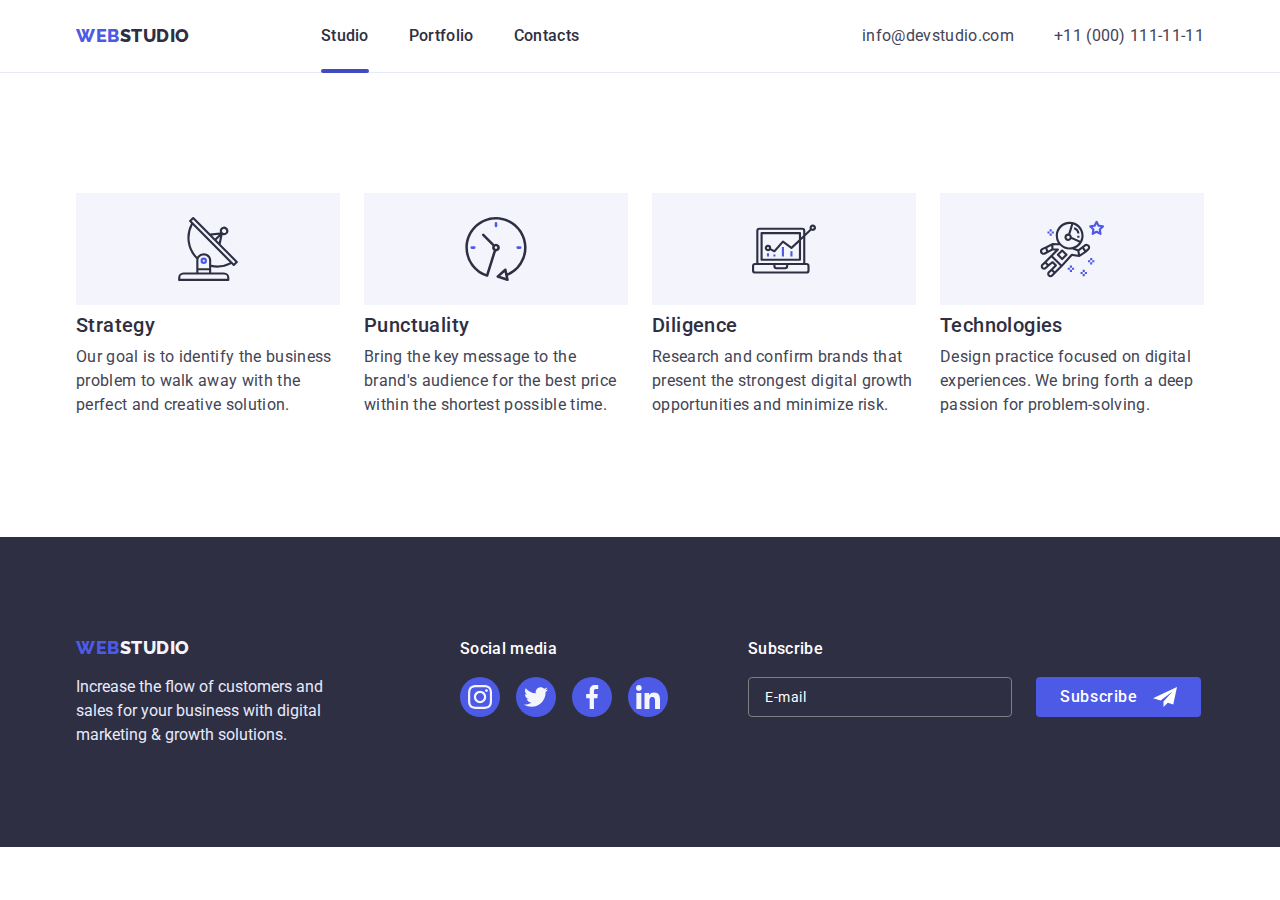
==== index.html @ fb3079df "hw-7" ====
<!DOCTYPE html>
<html lang="en">
  <head>
    <meta charset="UTF-8" />
    <meta http-equiv="X-UA-Compatible" content="IE=edge" />
    <meta name="viewport" content="width=device-width, initial-scale=1.0" />
    <title>HW</title>
    <link rel="stylesheet" href="./css/modern-normalize.css" />
    <link rel="preconnect" href="https://fonts.googleapis.com" />
    <link rel="preconnect" href="https://fonts.gstatic.com" crossorigin />
    <link
      href="https://fonts.googleapis.com/css2?family=Raleway:wght@800&family=Roboto:wght@400;500;700&display=swap"
      rel="stylesheet"
    />
    <link rel="stylesheet" href="./css/styles.css" />
    <link rel="stylesheet" href="./css/media.css" />

  </head>
  <body>
    <header class="header">
      <div class="container header-cont">
        <nav class="nav">
          <a class="logo link" href="./index.html"
            >Web<span class="studio">Studio</span></a
          >
          <ul class="list list">
            <li class="header-list-item">
              <a class="header-link link header-studio" href="./index.html"
                >Studio</a
              >
            </li>
            <li class="header-list-item">
              <a class="header-link link" href="./portfolio.html">Portfolio</a>
            </li>
            <li class="header-list-item">
              <a class="header-link link" href="">Contacts</a>
            </li>
          </ul>
        </nav>

        <address class="header-address">
          <ul class="nav-list list">
            <li class="address-list">
              <a class="header-nav link" href="mailto:info@devstudio.com"
                >info@devstudio.com</a
              >
            </li>
            <li class="address-list">
              <a class="header-nav link" href="tel:+110001111111"
                >+11 (000) 111-11-11</a
              >
            </li>
          </ul>
        </address>
      </div>
    </header>
    <main>
    <!--  <section class="hero">
        <div class="container">
          <h1 class="hero-tittle">Effective Solutions for Your Business</h1>
          <button class="btn-hero" type="button" data-modal-open>
            Order Service
          </button>
        </div>
      </section> -->
      <section class="strategy">
        <div class="container strategy-cont">
          <h2 hidden class="strategy-tittle">Strategy</h2>
          <ul class="strat-icon-list list">
            <li class="strat-icon-item">
              <svg class="strat-icon">
                <use href="./images/strat-icons.svg#icon-antenna-1"></use>
              </svg>
            </li>
            <li class="strat-icon-item">
              <svg class="strat-icon">
                <use href="./images/strat-icons.svg#icon-clock-1"></use>
              </svg>
            </li>
            <li class="strat-icon-item">
              <svg class="strat-icon">
                <use href="./images/strat-icons.svg#icon-diagram-1"></use>
              </svg>
            </li>
            <li class="strat-icon-item">
              <svg class="strat-icon">
                <use href="./images/strat-icons.svg#icon-astronaut-1"></use>
              </svg>
            </li>
          </ul>
          <ul class="strat-list list">
            <li class="strat-list-item">
              <h3 class="strat-tittle tittle">Strategy</h3>
              <p class="strat-p">
                Our goal is to identify the business problem to walk away with
                the perfect and creative solution.
              </p>
            </li>
            <li class="strat-list-item">
              <h3 class="strat-tittle tittle">Punctuality</h3>
              <p class="strat-p">
                Bring the key message to the brand's audience for the best price
                within the shortest possible time.
              </p>
            </li>
            <li class="strat-list-item">
              <h3 class="strat-tittle tittle">Diligence</h3>
              <p class="strat-p">
                Research and confirm brands that present the strongest digital
                growth opportunities and minimize risk.
              </p>
            </li>
            <li class="strat-list-item">
              <h3 class="strat-tittle tittle">Technologies</h3>
              <p class="strat-p">
                Design practice focused on digital experiences. We bring forth a
                deep passion for problem-solving.
              </p>
            </li>
          </ul>
        </div>
      </section>
      <!--<section class="what">
        <div class="container">
          <h2 class="what-tittle tittle">What are we doing</h2>
          <ul class="what-list list">
            <li class="what-list-item">
              <img
                src="./images/img1.jpg"
                alt="What are we doing"
                width="360"
                height="300"
              />
            </li>
            <li class="what-list-item">
              <img
                src="./images/img2.jpg"
                alt="What are we doing"
                width="360"
                height="300"
              />
            </li>
            <li class="what-list-item">
              <img
                src="./images/img3.jpg"
                alt="What are we doing"
                width="360"
                height="300"
              />
            </li>
          </ul>
        </div>
      </section>-->
   <!--   <section class="team">
        <div class="container">
          <h2 class="team-tittle tittle">Our Team</h2>
          <ul class="team-list list">
            <li class="team-list-tittle">
              <img
                src="./images/imgmark.jpg"
                alt="Mark"
                width="264"
                height="260"
              />
              <div class="team-text">
                <div class="team-wrap">
                  <h3 class="team-name">Mark Guerrero</h3>
                  <p class="team-p">Product Designer</p>
                  <ul class="team-soc-list list">
                    <li class="team-soc-item">
                      <a class="team-soc-link link" href="">
                        <svg class="team-icon">
                          <use
                            href="./images/team-social.svg#icon-instagram-team"
                          ></use>
                        </svg>
                      </a>
                    </li>
                    <li class="team-soc-item">
                      <a class="team-soc-link link" href="">
                        <svg class="team-icon">
                          <use
                            href="./images/team-social.svg#icon-twitter-team"
                          ></use>
                        </svg>
                      </a>
                    </li>
                    <li class="team-soc-item">
                      <a class="team-soc-link link" href="">
                        <svg class="team-icon">
                          <use
                            href="./images/team-social.svg#icon-facebook-team"
                          ></use>
                        </svg>
                      </a>
                    </li>
                    <li class="team-soc-item">
                      <a class="team-soc-link link" href="">
                        <svg class="team-icon">
                          <use
                            href="./images/team-social.svg#icon-linkedin-team"
                          ></use>
                        </svg>
                      </a>
                    </li>
                  </ul>
                </div>
              </div>
            </li>
            <li class="team-list-tittle">
              <img
                src="./images/imgtom.jpg"
                alt="Tom"
                width="264"
                height="260"
              />
              <div class="team-text">
                <div class="team-wrap">
                  <h3 class="team-name">Tom Ford</h3>
                  <p class="team-p">Frontend Developer</p>
                  <ul class="team-soc-list list">
                    <li class="team-soc-item">
                      <a class="team-soc-link link" href="">
                        <svg class="team-icon">
                          <use
                            href="./images/team-social.svg#icon-instagram-team"
                          ></use>
                        </svg>
                      </a>
                    </li>
                    <li class="team-soc-item">
                      <a class="team-soc-link link" href="">
                        <svg class="team-icon">
                          <use
                            href="./images/team-social.svg#icon-twitter-team"
                          ></use>
                        </svg>
                      </a>
                    </li>
                    <li class="team-soc-item">
                      <a class="team-soc-link link" href="">
                        <svg class="team-icon">
                          <use
                            href="./images/team-social.svg#icon-facebook-team"
                          ></use>
                        </svg>
                      </a>
                    </li>
                    <li class="team-soc-item">
                      <a class="team-soc-link link" href="">
                        <svg class="team-icon">
                          <use
                            href="./images/team-social.svg#icon-linkedin-team"
                          ></use>
                        </svg>
                      </a>
                    </li>
                  </ul>
                </div>
              </div>
            </li>
            <li class="team-list-tittle">
              <img
                src="./images/imgcamila.jpg"
                alt="Camila"
                width="264"
                height="260"
              />
              <div class="team-text">
                <div class="team-wrap">
                  <h3 class="team-name">Camila Garcia</h3>
                  <p class="team-p">Marketing</p>
                  <ul class="team-soc-list list">
                    <li class="team-soc-item">
                      <a class="team-soc-link link" href="">
                        <svg class="team-icon">
                          <use
                            href="./images/team-social.svg#icon-instagram-team"
                          ></use>
                        </svg>
                      </a>
                    </li>
                    <li class="team-soc-item">
                      <a class="team-soc-link link" href="">
                        <svg class="team-icon">
                          <use
                            href="./images/team-social.svg#icon-twitter-team"
                          ></use>
                        </svg>
                      </a>
                    </li>
                    <li class="team-soc-item">
                      <a class="team-soc-link link" href="">
                        <svg class="team-icon">
                          <use
                            href="./images/team-social.svg#icon-facebook-team"
                          ></use>
                        </svg>
                      </a>
                    </li>
                    <li class="team-soc-item">
                      <a class="team-soc-link link" href="">
                        <svg class="team-icon">
                          <use
                            href="./images/team-social.svg#icon-linkedin-team"
                          ></use>
                        </svg>
                      </a>
                    </li>
                  </ul>
                </div>
              </div>
            </li>
            <li class="team-list-tittle">
              <img
                src="./images/imgdaniel.jpg"
                alt="Daniel"
                width="264"
                height="260"
              />
              <div class="team-text">
                <div class="team-wrap">
                  <h3 class="team-name">Daniel Wilson</h3>
                  <p class="team-p">UI Designer</p>
                  <ul class="team-soc-list list">
                    <li class="team-soc-item">
                      <a class="team-soc-link link" href="">
                        <svg class="team-icon">
                          <use
                            href="./images/team-social.svg#icon-instagram-team"
                          ></use>
                        </svg>
                      </a>
                    </li>
                    <li class="team-soc-item">
                      <a class="team-soc-link link" href="">
                        <svg class="team-icon">
                          <use
                            href="./images/team-social.svg#icon-twitter-team"
                          ></use>
                        </svg>
                      </a>
                    </li>
                    <li class="team-soc-item">
                      <a class="team-soc-link link" href="">
                        <svg class="team-icon">
                          <use
                            href="./images/team-social.svg#icon-facebook-team"
                          ></use>
                        </svg>
                      </a>
                    </li>
                    <li class="team-soc-item">
                      <a class="team-soc-link link" href="">
                        <svg class="team-icon">
                          <use
                            href="./images/team-social.svg#icon-linkedin-team"
                          ></use>
                        </svg>
                      </a>
                    </li>
                  </ul>
                </div>
              </div>
            </li>
          </ul>
        </div>
      </section>-->
      <!--<section class="customers">
        <div class="container">
          <div class="customers-cont"></div>
          <h1 class="customers-tittle tittle">Customers</h1>
          <ul class="customers-list list">
            <li class="customers-list-item">
              <a class="customers-link" href="">
                <svg class="customers-icon">
                  <use
                    href="./images/customers-item.svg#icon-customers-1"
                  ></use>
                </svg>
              </a>
            </li>
            <li class="customers-list-item">
              <a class="customers-link" href="">
                <svg class="customers-icon">
                  <use
                    href="./images/customers-item.svg#icon-customers-2"
                  ></use>
                </svg>
              </a>
            </li>
            <li class="customers-list-item">
              <a class="customers-link" href="">
                <svg class="customers-icon">
                  <use
                    href="./images/customers-item.svg#icon-customers-3"
                  ></use>
                </svg>
              </a>
            </li>
            <li class="customers-list-item">
              <a class="customers-link" href="">
                <svg class="customers-icon">
                  <use
                    href="./images/customers-item.svg#icon-customers-4"
                  ></use>
                </svg>
              </a>
            </li>
            <li class="customers-list-item">
              <a class="customers-link" href="">
                <svg class="customers-icon">
                  <use
                    href="./images/customers-item.svg#icon-customers-5"
                  ></use>
                </svg>
              </a>
            </li>
            <li class="customers-list-item">
              <a class="customers-link" href="">
                <svg class="customers-icon">
                  <use
                    href="./images/customers-item.svg#icon-customers-6"
                  ></use>
                </svg>
              </a>
            </li>
          </ul>
        </div>
      </section>-->
    </main>
    <footer class="footer">
      <div class="container">
        <div class="footer-cont">
          <div class="footer-logo-p">
            <a class="footer-logo link" href="./index.html"
              >Web<span class="studio-footer">Studio</span></a
            >
            <p class="footer-p">
              Increase the flow of customers and sales for your business with
              digital marketing & growth solutions.
            </p>
          </div>
          <div class="footer-social">
            <h3 class="social-media">Social media</h3>
            <ul class="footer-social-list list">
              <li class="footer-social-item">
                <a class="footer-social-link" href="">
                  <svg class="footer-icon">
                    <use href="./images/foooter.svg#icon-footer-inst"></use>
                  </svg>
                </a>
              </li>
              <li class="footer-social-item">
                <a class="footer-social-link" href="">
                  <svg class="footer-icon">
                    <use href="./images/foooter.svg#icon-footer-twitt"></use>
                  </svg>
                </a>
              </li>
              <li class="footer-social-item">
                <a class="footer-social-link" href="">
                  <svg class="footer-icon">
                    <use href="./images/foooter.svg#icon-footer-faceb"></use>
                  </svg>
                </a>
              </li>
              <li class="footer-social-item">
                <a class="footer-social-link" href="">
                  <svg class="footer-icon">
                    <use href="./images/foooter.svg#icon-footer-linked"></use>
                  </svg>
                </a>
              </li>
            </ul>
          </div>
          <div class="footer-sub">
            <h3 class="subscribe">Subscribe</h3>
            <form class="footer-form">
              <input
                class="footer-input"
                name="user-email"
                required
                placeholder="E-mail"
                type="email"
              />
              <button class="subscribe-btn" type="submit">
                <span class="subscribe-text">Subscribe</span
                ><svg class="footer-sub-icon">
                  <use href="./images/footer-sub.svg#icon-footer-sub"></use>
                </svg>
              </button>
            </form>
          </div>
        </div>
      </div>
    </footer>
    <div class="backdrop is-hidden" data-modal>
      <div class="modal">
        <button class="modal-btn" data-modal-close type="button">
          <svg class="modal-svg">
            <use href="./images/symbol-defs.svg#icon-close-modal"></use>
          </svg>
        </button>
        <p class="modal-title">Leave your contacts and we will call you back</p>
        <form class="modal-form">
          <div class="modal-field">
            <label>
              <span class="input-text">Name</span>
              <span class="input-wrap">
                <input
                  class="modal-input"
                  type="text"
                  name="user-name"
                  required
                />
                <svg class="modal-icon">
                  <use
                    href="./images/modal-svg.svg#icon-person-black-18dp-1"
                  ></use>
                </svg>
              </span>
            </label>
          </div>
          <div class="modal-field">
            <label>
              <span class="input-text">Phone</span>
              <span class="input-wrap">
                <input
                  class="modal-input"
                  type="tel"
                  name="user-phone"
                  required
                />
                <svg class="modal-icon">
                  <use
                    href="./images/modal-svg.svg#icon-phone-black-18dp-1"
                  ></use>
                </svg>
              </span>
            </label>
          </div>
          <div class="modal-field">
            <label class="modal-label">
              <span class="input-text">Email</span>
              <span class="input-wrap">
                <input
                  class="modal-input"
                  type="email"
                  name="user-email"
                  required
                />
                <svg class="modal-icon">
                  <use
                    href="./images/modal-svg.svg#icon-email-black-18dp-1"
                  ></use>
                </svg>
              </span>
            </label>
          </div>
          <div class="modal-field">
            <label>
              <span class="input-text">Comment</span>
              <textarea
                class="textarea"
                name="user-comment"
                id="user-comment"
                placeholder="Text input"
              ></textarea>
            </label>
          </div>
          <div class="modal-field">
            <input
              type="checkbox"
              id="user-privacy"
              class="modal-checkbox visually-hidden"
              name="user-privacy"
              value="true"
            />
            <label for="user-privacy" class="checkbox-label"
              >I accept the terms and conditions of the
              <a class="privacy-policy" href="">Privacy Policy</a>
            </label>
          </div>
          <button class="modal-send-btn" type="submit">Send</button>
        </form>
      </div>
    </div>
    <script src="./javascript/modal.js"></script>
  </body>
</html>
---- css/styles.css ----
body {
  font-family: "Roboto", sans-serif;
  font-style: normal;
  color: #434455;
}

.link {
  text-decoration: none;
}

.list {
  list-style: none;
}

.tittle {
  margin-top: 0;
}

p,
h1,
h2,
h3,
h4,
h5,
h6 {
  margin: 0;
}

ul {
  padding-left: 0;
  margin: 0;
}

img {
  display: block;
}

.container {
  width: 1158px;
  padding-left: 15px;
  padding-right: 15px;
  margin: 0 auto;
}

.visually-hidden {
  position: absolute;
  width: 1px;
  height: 1px;
  margin: -1px;
  border: 0;
  padding: 0;
  
  white-space: nowrap;
  clip-path: inset(100%);
  clip: rect(0 0 0 0);
  overflow: hidden;
}

.header {
  padding-top: 24px;
  padding-bottom: 24px;
  border-bottom: 1px solid #e7e9fc;
}

.header-address-item {
  display: flex;
}

.header-address {
}

.header-cont {
  display: flex;
}

.nav {
  display: flex;
  align-items: center;
  margin-right: auto;
}

.logo {
  font-family: "Raleway", sans-serif;
  font-style: normal;
  font-weight: 800;
  font-size: 18px;
  line-height: 1.17;
  letter-spacing: 0.03em;
  text-transform: uppercase;
  color: #4d5ae5;
  margin-right: 131px;
}

.studio {
  font-family: "Raleway", sans-serif;
  font-weight: 800;
  font-size: 18px;
  line-height: 1.17;
  letter-spacing: 0.03em;
  text-transform: uppercase;
  color: #2e2f42;
}

.list {
  display: flex;
  gap: 40px;
}

.header-link {
  font-weight: 500;
  font-size: 16px;
  line-height: 1.5;
  letter-spacing: 0.02em;
  color: #2e2f42;
  transition: color 250ms;
  transition: 250ms cubic-bezier(0.4, 0, 0.2, 1);
}

.header-link:hover {
  color: #404bbf;
}

.header-link:focus {
  color: #404bbf;
}

.header-nav {
  font-weight: 400;
  font-size: 16px;
  line-height: 1.5;
  letter-spacing: 0.02em;
  color: #434455;
  transition: color 250ms cubic-bezier(0.4, 0, 0.2, 1);
}

.header-nav:hover {
  color: #404bbf;
}

.header-nav:focus {
  color: #404bbf;
}

.header-address {
  font-family: "Roboto";
  font-style: normal;
  font-weight: 400;
  font-size: 16px;
  line-height: 24px;
  letter-spacing: 0.02em;
  color: #434455;
}

.header-studio {
  
}

.header-studio::after {
  content: "";
  width: 48px;
  height: 4px;
  background-color: #404bbf;
  display: block;
  border-radius: 2px;
  position: absolute;
  margin-top: 21px;
}

.header-portfolio::after {
  content: "";
  width: 66px;
  height: 4px;
  background-color: #404bbf;
  display: block;
  border-radius: 2px;
  position: absolute;
  margin-top: 20px;
}

.hero {
  background-color: #2e2f42;
  background-image: linear-gradient(
      rgba(46, 47, 66, 0.7),
      rgba(46, 47, 66, 0.7)
    ),
    url(../images/people-office1.jpg);
  background-repeat: no-repeat;
  background-position: center;
  background-size: cover;
  margin: 0 auto;
  max-width: 1440px;
  padding-top: 188px;
  padding-bottom: 188px;
}
.hero-tittle {
  max-width: 496px;
  font-weight: 700;
  font-size: 56px;
  line-height: 1.07;
  letter-spacing: 0.02em;
  color: #ffffff;
  text-align: center;
  margin: 0 auto;
}

.btn-hero {
  font-family: "Roboto", sans-serif;
  display: block;
  margin: 0 auto;
  border: none;
  margin-top: 48px;
  width: 169px;
  height: 56px;
  font-weight: 500;
  font-size: 16px;
  line-height: 1.5;
  letter-spacing: 0.04em;
  cursor: pointer;
  color: #ffffff;
  background-color: #4d5ae5;
  box-shadow: 0px 4px 4px rgba(0, 0, 0, 0.15);
  border-radius: 4px;
  transition:  250ms cubic-bezier(0.4, 0, 0.2, 1);
}

.btn-hero:is(:hover, :focus) {
  background-color: #404bbf;
}

.strategy {
  width: 100%;
  padding-top: 120px;
  padding-bottom: 120px;
}

.strat-icon {
  width: 64px;
  height: 64px;
}

.strat-icon-item {
  width: 264px;
  height: 112px;
  background-color: #f4f4fd;
  display: flex;
  align-items: center;
  justify-content: center;
  margin-bottom: 8px;
}

.strat-icon-list {
  gap: 24px;
  display: none;
}

.strat-tittle {
  font-weight: 500;
  font-size: 20px;
  line-height: 1.2;
  letter-spacing: 0.02em;
  margin-bottom: 8px;
  color: #2e2f42;
}

.strat-list {
  gap: 24px;
  justify-content: center;
}

.strat-list-item {
  max-width: 264px;
}

.strat-p {
  margin-top: 0;
  font-weight: 400;
  font-size: 16px;
  line-height: 1.5;
  letter-spacing: 0.02em;
  color: #434455;
}

.what {
  padding-bottom: 120px;
}

.what-tittle {
  font-weight: 700;
  font-size: 36px;
  margin-bottom: 72px;
  line-height: 1.11;
  letter-spacing: 0.02em;
  text-align: center;
  text-transform: capitalize;
  color: #2e2f42;
}

.what-list {
  gap: 24px;
  justify-content: center;
}

.what-list-item {
}

.team {
  background-color: #f4f4fd;
  padding-bottom: 120px;
}

.team-list-tittle {
  background: #ffffff;
  box-shadow: 0px 1px 6px rgba(46, 47, 66, 0.08),
    0px 1px 1px rgba(46, 47, 66, 0.16), 0px 2px 1px rgba(46, 47, 66, 0.08);
  border-radius: 0px 0px 4px 4px;
}

.team-tittle {
  padding-top: 120px;
  margin-bottom: 72px;
  font-weight: 700;
  font-size: 36px;
  line-height: 1.11;
  text-align: center;
  letter-spacing: 0.02em;
  text-transform: capitalize;
  color: #2e2f42;
}

.team-text {
  margin-top: 32px;
  margin-bottom: 32px;
}

.team-list {
  justify-content: center;
  gap: 24px;
}

.team-name {
  display: flex;
  flex-direction: column;
  margin-bottom: 0;
  justify-content: center;
  align-items: center;
  font-weight: 500;
  font-size: 20px;
  line-height: 1.2;
  letter-spacing: 0.02em;
  color: #2e2f42;
}

.team-p {
  display: flex;
  margin-top: 8px;
  flex-direction: column;
  justify-content: center;
  align-items: center;
  font-weight: 400;
  font-size: 16px;
  line-height: 1.5;
  letter-spacing: 0.02em;
  color: #434455;
}

.team-soc-list {
  display: flex;
  justify-content: center;
  margin-top: 8px;
  margin-bottom: 32px;
  gap: 24px;
}

.team-soc-item {
  width: 40px;
  height: 40px;
}

.team-icon {
  width: 16px;
  height: 16px;
}

.team-soc-link {
  width: 40px;
  height: 40px;
  border-radius: 50%;
  background-color: #4d5ae5;
  display: flex;
  align-items: center;
  justify-content: center;
  transition: 250ms cubic-bezier(0.4, 0, 0.2, 1);
}

.team-soc-link:is(:hover) {
  background-color: #404bbf;
}

.customers {
  padding-top: 120px;
  padding-bottom: 120px;
}

.customers-tittle {
  font-weight: 700;
  font-size: 36px;
  line-height: 40px;
  margin: 0 auto;
  margin-bottom: 72px;
  text-align: center;
  letter-spacing: 0.02em;
  text-transform: capitalize;
  color: #2e2f42;
}

.customers-list {
  gap: 24px;
}

.customers-icon {
  fill: #8e8f99;
  width: 168px;
  height: 88px;
  transition: 250ms cubic-bezier(0.4, 0, 0.2, 1);
}

.customers-link {
  width: 168px;
  height: 88px;
  box-sizing: border-box;
  display: flex;
  align-items: center;
  justify-content: center;
  border: 1px solid #8e8f99;
  border-radius: 4px;
  transition: 250ms;
}

.customers-link:is(:hover) {
  border-color: #404bbf;
}

.customers-link:is(:hover) .customers-icon {
  fill: #404bbf;
}

.footer {
  background-color: #2e2f42;
}

.footer-logo {
  font-family: "Raleway", sans-serif;
  font-style: normal;
  width: 115px;
  height: 24px;
  font-weight: 800;
  font-size: 18px;
  line-height: 1.17;
  letter-spacing: 0.03em;
  text-transform: uppercase;
  color: #4d5ae5;
}

.studio-footer {
  font-weight: 800;
  font-size: 18px;
  line-height: 1.16;
  color: #f4f4fd;
  margin-bottom: 16px;
}

.footer-cont {
  padding-top: 100px;
  padding-bottom: 100px;
  display: flex;
}

.footer-p {
  max-width: 264px;
  height: 72px;
  font-weight: 400;
  font-size: 16px;
  line-height: 1.5;
  margin-top: 16px;
  color: #e7e9fc;
}

.social-media {
  min-width: 96px;
  height: 24px;
  font-weight: 500;
  font-size: 16px;
  line-height: 24px;
  letter-spacing: 0.02em;
  margin-bottom: 16px;
  color: #ffffff;
  display: flex;
}

.footer-social {
  width: 208px;
  height: 80px;
}

.footer-social-list {
  width: 208px;
  height: 40px;
  gap: 16px;
}

.footer-social-item {
  display: flex;
}

.footer-social {
  margin-left: 120px;
}

.footer-social-link:is(:hover, :focus) {
  background-color: #31d0aa;
}

.footer-icon {
  width: 24px;
  height: 24px;
  fill: #f4f4fd;
}

.footer-social-link {
  width: 40px;
  height: 40px;
  border-radius: 50%;
  background-color: #4D5AE5;
  display: flex;
  align-items: center;
  justify-content: center;
  transition: 250ms cubic-bezier(0.4, 0, 0.2, 1);
}

.footer-sub {
  margin-left: 80px;
}

.footer-input {
  color: #ffffff;
  letter-spacing: 0.04em;
  font-size: 14px;
  width: 264px;
  height: 40px;
  background-color: #2E2F42;
  box-sizing: border-box;
  border: 1px solid grey;
  border-radius: 4px;
  padding-left: 16px;
  outline: none;
  transition: 250ms cubic-bezier(0.4, 0, 0.2, 1);;
}

.footer-input:focus {
  border-color: #ffffff;
}

.footer-input::placeholder {
  color: #ffffff;
}

.subscribe {
  margin-bottom: 16px;
left: 57.5%;
right: 37.29%;
top: 32.05%;
bottom: 60.26%;
font-family: 'Roboto';
font-style: normal;
font-weight: 500;
font-size: 16px;
line-height: 24px;
letter-spacing: 0.02em;
color: #FFFFFF;
}

.footer-form {
  display: flex;
}

.subscribe-btn {
  color: #ffffff;
  border: none;
  margin-left: 24px;
  display: flex;
justify-content: center;
align-items: center;
width: 165px;
height: 40px;
padding: 8px 24px;
background: #4D5AE5;
cursor: pointer;
border-radius: 4px;
transition: 250ms cubic-bezier(0.4, 0, 0.2, 1);
}

.footer-sub-icon {
  width: 24px;
  height: 24px;
  align-items: center;
  justify-content: center;
  display: flex;
margin-left: 16px;
fill: #ffffff;
}

.subscribe-text {
  width: 77px;
height: 24px;
font-weight: 500;
font-size: 16px;
line-height: 24px;
align-items: center;
text-align: center;
letter-spacing: 0.04em;
color: #FFFFFF;
}

.subscribe-btn:hover {
  background-color: #404BBF;
}

.btn-list {
  justify-content: center;
  gap: 24px;
  padding-top: 96px;
  margin-bottom: 72px;
}

.portfolio-btn {
  font-family: "Roboto", sans-serif;
  font-weight: 500;
  font-size: 16px;
  height: 48px;
  display: flex;
  flex-direction: row;
  justify-content: center;
  align-items: center;
  padding: 12px 24px;
  line-height: 1.5;
  letter-spacing: 0.04em;
  cursor: pointer;
  color: #4d5ae5;
  background: #f4f4fd;
  border: 1px solid #e7e9fc;
  border-radius: 4px;
  transition: 250ms cubic-bezier(0.4, 0, 0.2, 1);
}

.portfolio-btn:is(:hover, :focus) {
  color: #f4f4fd;
  background-color: #404bbf;
  box-shadow: 0px 3px 1px rgba(0, 0, 0, 0.1), 0px 2px 1px rgba(0, 0, 0, 0.08),
    0px 2px 2px rgba(0, 0, 0, 0.12);
  border-radius: 4px;
  border: 1px solid #404bbf;
}

.portfolio-list {
  display: flex;
  flex-wrap: wrap;
  padding-bottom: 120px;
  column-gap: 24px;
  row-gap: 48px;
}

.portfolio-list-item {
  width: 360px;
  height: 420px;
  border: 1px solid #e7e9fc;
  position: relative;
  transition: 250ms cubic-bezier(0.4, 0, 0.2, 1);
}

.portfolio-list-item:hover .p-overlay{
transform: translateY(0%);

}

.overlay {
  position: relative;
  overflow: hidden;
}

.p-overlay {
  position: absolute;
  width: 360px;
height: 300px;
top: 0;
background-color: #4D5AE5;
transform: translateY(100%);
transition: transform 250ms linear;
}

.overlay-p {
font-family: 'Roboto';
font-style: normal;
font-weight: 400;
font-size: 16px;
line-height: 24px;
letter-spacing: 0.02em;
color: #F4F4FD;
padding: 40px 32px 0 32px;
}

.portfolio-img {
  width: 360px;
  height: 420px;
  display: block;
}

.portfolio-list-item:is(:hover, :focus) {
  box-shadow: 0px 1px 6px rgba(46, 47, 66, 0.08),
    0px 1px 1px rgba(46, 47, 66, 0.16), 0px 2px 1px rgba(46, 47, 66, 0.08);
}

.portfolio-text {
  margin-top: 32px;
  font-weight: 500;
  margin-left: 16px;
  font-size: 20px;
  line-height: 1.2;
  letter-spacing: 0.02em;
  color: #2e2f42;
}

.portfolio-p {
  font-weight: 400;
  margin-top: 8px;
  margin-left: 16px;
  font-size: 16px;
  line-height: 1.5;
  letter-spacing: 0.02em;
  color: #434455;
}

.meditation-tittle {
  letter-spacing: 0.02em;
}

.backdrop {
  position: fixed;
  top: 0;
  width: 100%;
  height: 100%;
  background-color: rgba(46, 47, 66, 0.4);;
  transition: opacity 250ms linear, visibility 250ms linear;
}

.modal {
  width: 408px;
  min-height: 576px;
  background-color: #FCFCFC;
  box-shadow: 0px 1px 1px rgba(0, 0, 0, 0.14), 0px 1px 3px rgba(0, 0, 0, 0.12), 0px 2px 1px rgba(0, 0, 0, 0.2);
border-radius: 4px;
position: absolute;
top: 50%;
left: 50%;
transform: translate(-50%, -50%);
padding: 72px 24px 24px 24px;
}

.modal-btn {
display: flex;
align-items: center;
justify-content: center;
position: absolute;
top: 24px;
right: 24px;
width: 24px;
height: 24px;
border-radius: 50%;
cursor: pointer;
background-color: #E7E9FC;
border: 1px solid rgba(0, 0, 0, 0.1);
}

.modal-btn:hover {
  background-color: #404BBF;
}

.modal-btn:hover {
fill: #ffffff;
}

.is-hidden {
  opacity: 0;
  visibility: hidden;
  pointer-events: none;
}

.no-scroll {
  overflow: hidden;
}

.modal-svg {
  width: 8px;
  height: 8px;
}

.modal-title {
width: 360px;
height: 24px;
font-weight: 500;
font-size: 16px;
line-height: 24px;
text-align: center;
margin-bottom: 16px;
letter-spacing: 0.02em;
color: #2E2F42;
}

.modal-form {

}

.modal-field {
  margin-bottom: 8px;
}

.input-wrap {
position: relative;
}

.modal-input {
  width: 100%;
  box-sizing: border-box;
  width: 360px;
  height: 40px;
  left: 0px;
  top: 84px;
  border: 1px solid rgba(46, 47, 66, 0.4);
  border-radius: 4px;
  padding-left: 38px;
  outline: none;
  transition: 250ms cubic-bezier(0.4, 0, 0.2, 1);;
}

.modal-input:focus {
border-color: #4D5AE5;
}

.modal-input:focus + .modal-icon {
  fill: #4D5AE5;
}

.input-text {
display: block;
font-weight: 400;
font-size: 12px;
line-height: 14px;
letter-spacing: 0.04em;
margin-bottom: 4px;
color: #8E8F99;
}

.modal-icon {
  position: absolute;
  left: 16px;
  top: 50%;
  width: 18px;
  height: 24px;
  transform: translateY(-50%);
  transition: 250ms cubic-bezier(0.4, 0, 0.2, 1);;
}


.textarea {
  box-sizing: border-box;
  width: 360px;
  height: 120px;
  border: 1px solid rgba(46, 47, 66, 0.4);
  border-radius: 4px;
  resize: none;
  outline: none;
  padding: 8px 16px;
  font-size: 14px;
  transition: 250ms cubic-bezier(0.4, 0, 0.2, 1);;
}

.textarea:focus {
  border-color: #4D5AE5;
}

.textarea::placeholder {
font-family: 'Roboto';
font-style: normal;
font-weight: 400;
font-size: 12px;
line-height: 14px;
letter-spacing: 0.04em;
color: rgba(46, 47, 66, 0.4);
}

.modal-checkbox {
}

.checkbox-label {
  min-width: 338px;
height: 16px;
display: flex;
font-weight: 400;
font-size: 12px;
line-height: 14px;
letter-spacing: 0.04em;
color: #8E8F99;
align-items: center;
margin-top: 16px;
margin-bottom: 24px;
gap: 8px;
}

.checkbox-label::before {
  content: '';
  box-sizing: border-box;
  display: block;
  width: 16px;
  height: 16px;
  border: 1px solid rgba(46, 47, 66, 0.4);
  border-radius: 2px;
  flex: none;
  order: 0;
  flex-grow: 0
}

.modal-checkbox:checked + .checkbox-label::before {
  background-color: #404BBF;
  border: none;
  background-image: url(../images/modal-checkbox-svg.svg);
  background-repeat: no-repeat;
 background-position: center;
}

.privacy-policy {
  color: #4D5AE5;
}

.modal-send-btn {
  color: #ffffff;
  display: block;
flex-direction: row;
align-items: flex-start;
padding: 16px 32px;
width: 169px;
height: 56px;
background: #4D5AE5;
margin: 0 auto;
box-shadow: 0px 4px 4px rgba(0, 0, 0, 0.15);
border-radius: 4px;
border: none;
cursor: pointer;
transition: 250ms cubic-bezier(0.4, 0, 0.2, 1);;
}

.modal-send-btn:hover {
  background-color: #404BBF;
}
---- css/media.css ----
@media screen and (min-width: 480px) {
.strat-icon-list {
    display: flex;
}

}
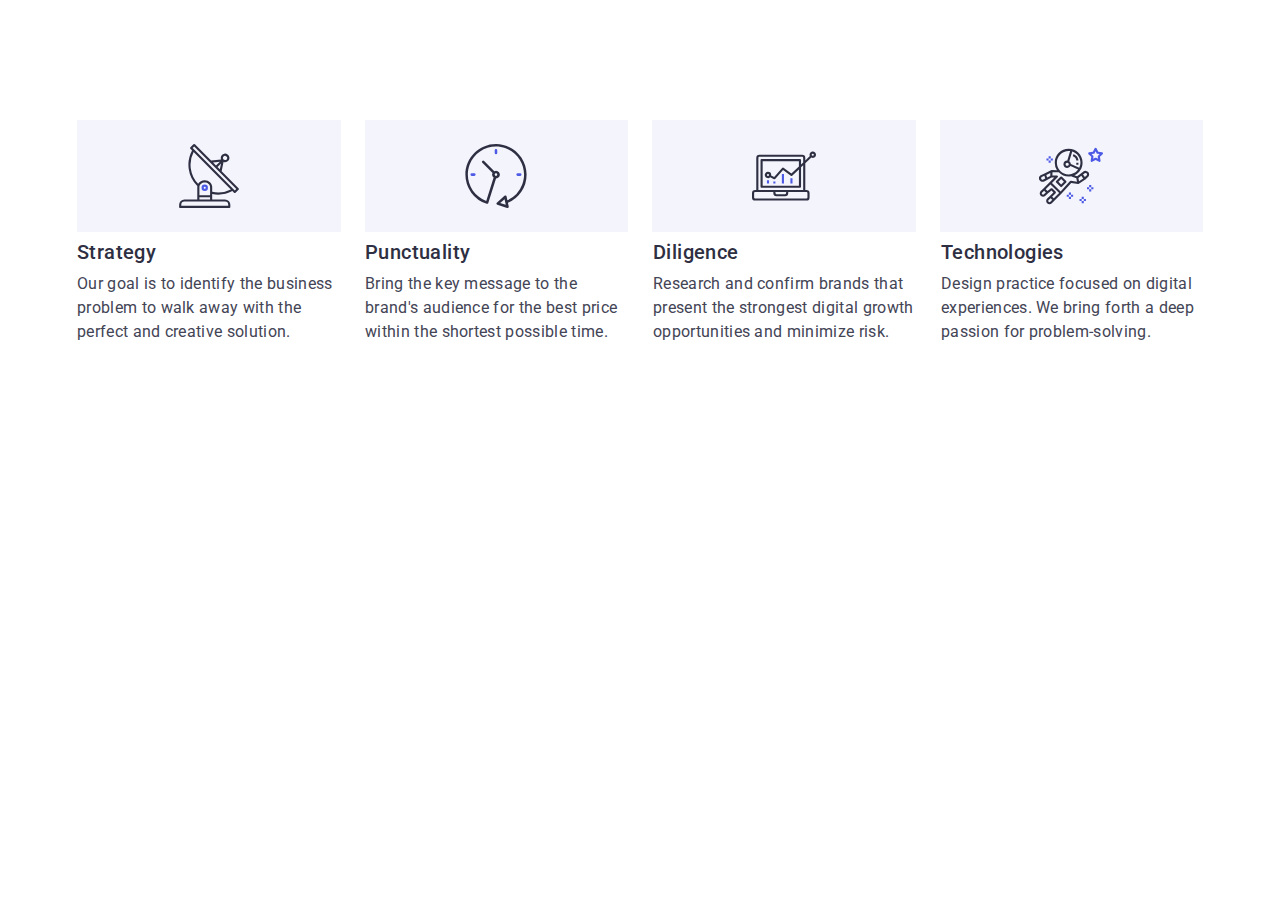
==== commit 29449594: "hw-7" ====
--- a/index.html
+++ b/index.html
@@ -17,13 +17,13 @@
 
   </head>
   <body>
-    <header class="header">
+    <!--<header class="header">
       <div class="container header-cont">
         <nav class="nav">
           <a class="logo link" href="./index.html"
             >Web<span class="studio">Studio</span></a
           >
-          <ul class="list list">
+          <ul class="header-list list">
             <li class="header-list-item">
               <a class="header-link link header-studio" href="./index.html"
                 >Studio</a
@@ -55,7 +55,7 @@
       </div>
     </header>
     <main>
-    <!--  <section class="hero">
+     <section class="hero">
         <div class="container">
           <h1 class="hero-tittle">Effective Solutions for Your Business</h1>
           <button class="btn-hero" type="button" data-modal-open>
@@ -429,7 +429,7 @@
         </div>
       </section>-->
     </main>
-    <footer class="footer">
+   <!-- <footer class="footer">
       <div class="container">
         <div class="footer-cont">
           <div class="footer-logo-p">
--- a/css/styles.css
+++ b/css/styles.css
@@ -36,9 +36,9 @@
 }
 
 .container {
-  width: 1158px;
-  padding-left: 15px;
-  padding-right: 15px;
+  max-width: 1158px;
+  padding-left: 16px;
+  padding-right: 16px;
   margin: 0 auto;
 }
 
@@ -49,7 +49,6 @@
   margin: -1px;
   border: 0;
   padding: 0;
-  
   white-space: nowrap;
   clip-path: inset(100%);
   clip: rect(0 0 0 0);
@@ -57,9 +56,11 @@
 }
 
 .header {
+  width: 100%;
   padding-top: 24px;
   padding-bottom: 24px;
   border-bottom: 1px solid #e7e9fc;
+ 
 }
 
 .header-address-item {
@@ -101,7 +102,7 @@
   color: #2e2f42;
 }
 
-.list {
+.header-list {
   display: flex;
   gap: 40px;
 }
@@ -122,6 +123,11 @@
 
 .header-link:focus {
   color: #404bbf;
+}
+
+.nav-list {
+  display: flex;
+  gap: 40px;
 }
 
 .header-nav {
@@ -239,7 +245,7 @@
 }
 
 .strat-icon-item {
-  width: 264px;
+  width: 100%;
   height: 112px;
   background-color: #f4f4fd;
   display: flex;
@@ -254,30 +260,53 @@
 }
 
 .strat-tittle {
+  width: 288px;
+  height: 40px;
+  font-family: 'Roboto';
+  font-style: normal;
+  font-weight: 700;
+  font-size: 36px;
+  line-height: 40px;
+  text-align: center;
+  letter-spacing: 0.02em;
+  text-transform: capitalize;
+  color: #2E2F42;
+  flex: none;
+  order: 0;
+  align-self: stretch;
+  flex-grow: 0;
+}
+
+.strat-list {
+  width: 100%;
+  display: flex;
+  gap: 72px;
+  justify-content: center;
+  flex-wrap: wrap;
+}
+
+.strat-list-item {
+  display: flex;
+  flex-direction: column;
+  align-items: flex-start;
+  padding: 0px;
+  gap: 8px;
+}
+
+.strat-p {
+  width: 288px;
+  height: 48px;
+  font-family: 'Roboto';
+  font-style: normal;
   font-weight: 500;
-  font-size: 20px;
-  line-height: 1.2;
-  letter-spacing: 0.02em;
-  margin-bottom: 8px;
-  color: #2e2f42;
-}
-
-.strat-list {
-  gap: 24px;
-  justify-content: center;
-}
-
-.strat-list-item {
-  max-width: 264px;
-}
-
-.strat-p {
-  margin-top: 0;
-  font-weight: 400;
   font-size: 16px;
-  line-height: 1.5;
+  line-height: 24px;
   letter-spacing: 0.02em;
   color: #434455;
+  flex: none;
+  order: 1;
+  align-self: stretch;
+  flex-grow: 0;
 }
 
 .what {
@@ -445,6 +474,7 @@
 }
 
 .footer {
+  width: 100%;
   background-color: #2e2f42;
 }
 
@@ -503,6 +533,7 @@
 }
 
 .footer-social-list {
+  display: flex;
   width: 208px;
   height: 40px;
   gap: 16px;
--- a/css/media.css
+++ b/css/media.css
@@ -1,6 +1,81 @@
 @media screen and (min-width: 480px) {
-.strat-icon-list {
+  .strat-tittle {
+    width: 396px;
+  }
+
+  .strat-list {
+  }
+  .strat-p {
+    width: 396px;
+  }
+}
+
+@media screen and (min-width: 768px) {
+  .strat-tittle {
+    max-width: 736px;
+    text-align: start;
+  }
+
+  .strat-list-item {
+    max-width: 736px;
+    height: 120px;
+    flex-direction: column;
+    gap: 8px;
+  }
+
+  .strat-list {
+    display: flex;
+    flex-wrap: wrap;
+    column-gap: 24px;
+    row-gap: 72px;
+    margin: 0 auto;
+  }
+
+  .strat-p {
+    max-width: 351px;
+    height: 72px;
+  }
+}
+
+@media screen and (min-width: 1200px) {
+  .strat-tittle {
+    max-width: 264px;
+    height: 24px;
+    font-weight: 500;
+    font-size: 20px;
+    line-height: 24px;
+    letter-spacing: 0.02em;
+    color: #2e2f42;
+    flex: none;
+    order: 1;
+    flex-grow: 0;
+  }
+
+  .strat-list-item {
+    max-width: 264px;
+    height: 112px;
+  }
+
+  .strat-list {
+    width: 1128px;
+    flex-wrap: wrap;
+    height: 224px;
+  }
+
+  .strat-p {
+    max-width: 264px;
+    height: 72px;
+    font-weight: 400;
+    font-size: 16px;
+    line-height: 24px;
+    letter-spacing: 0.02em;
+    color: #434455;
+    flex: none;
+    order: 2;
+    flex-grow: 0;
+  }
+
+  .strat-icon-list {
     display: flex;
 }
-
 }
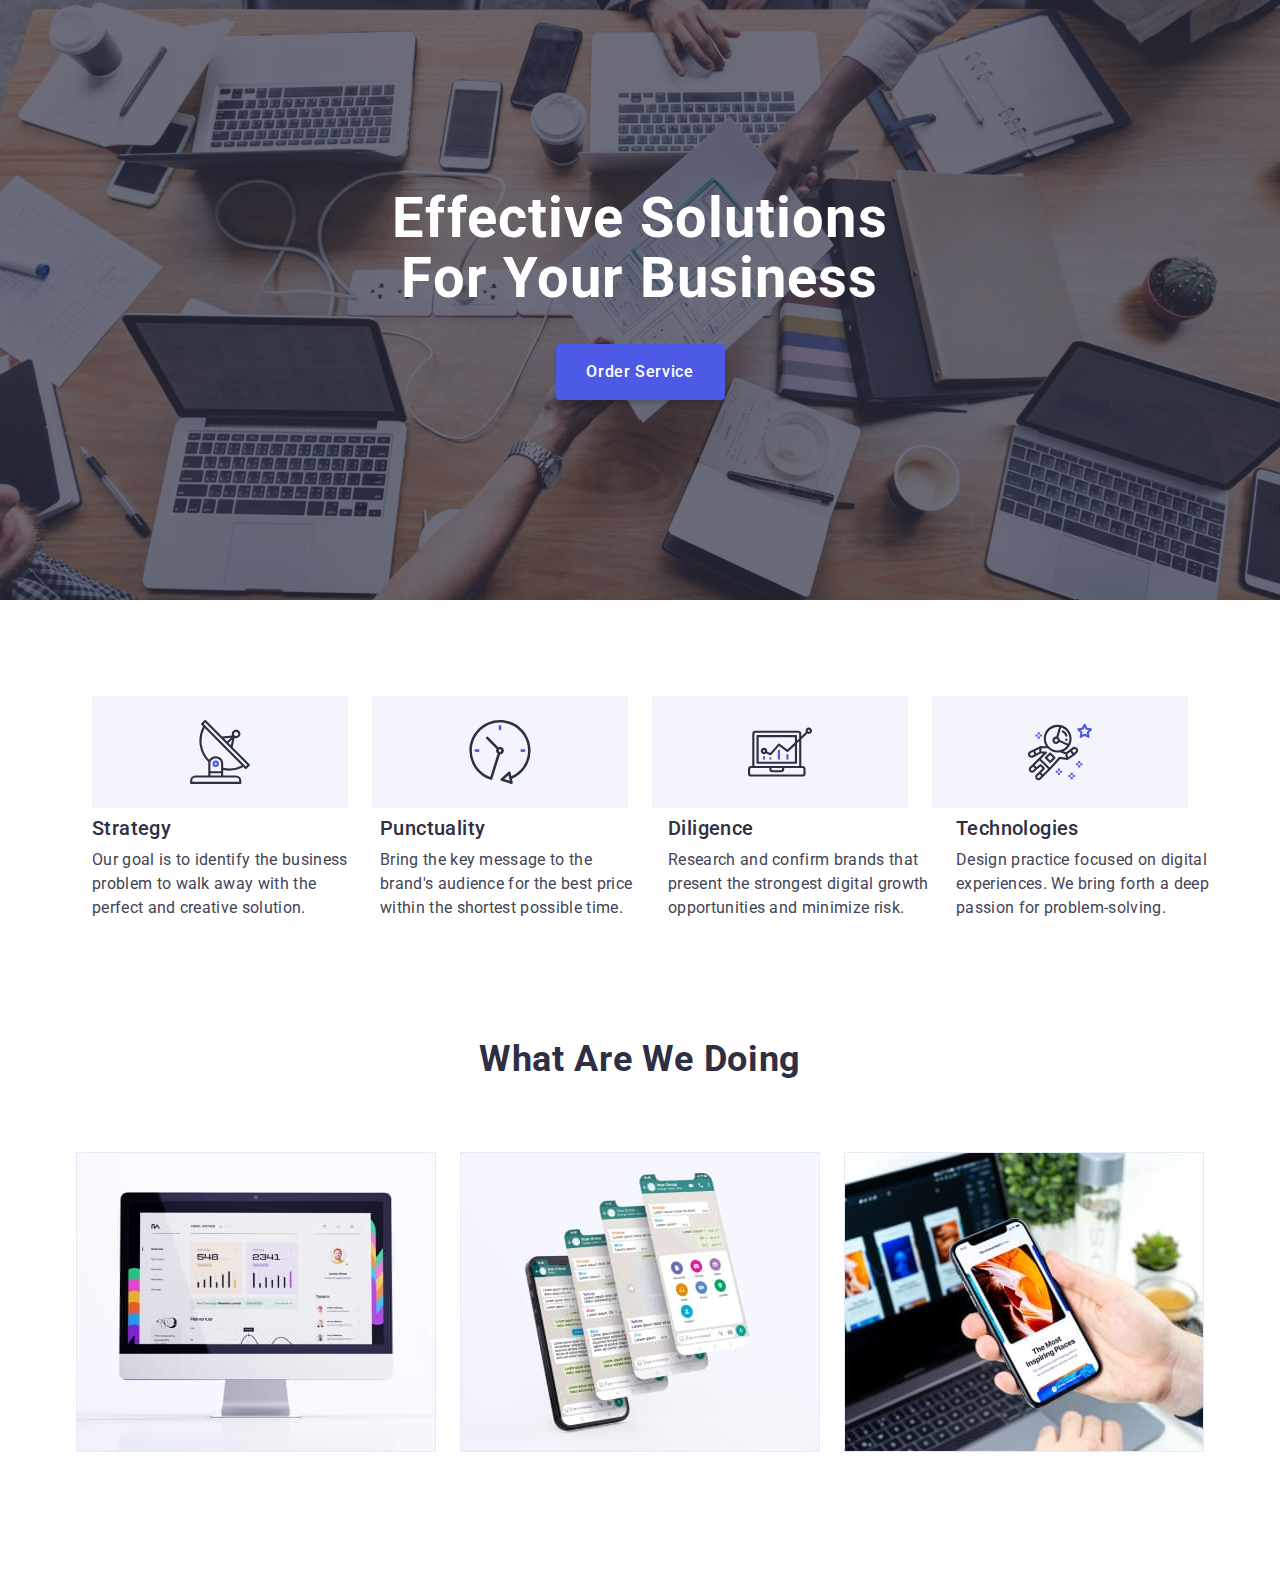
==== commit 7f7921b9: "HW-7" ====
--- a/index.html
+++ b/index.html
@@ -54,7 +54,7 @@
         </address>
       </div>
     </header>
-    <main>
+    <main>-->
      <section class="hero">
         <div class="container">
           <h1 class="hero-tittle">Effective Solutions for Your Business</h1>
@@ -62,7 +62,7 @@
             Order Service
           </button>
         </div>
-      </section> -->
+      </section>
       <section class="strategy">
         <div class="container strategy-cont">
           <h2 hidden class="strategy-tittle">Strategy</h2>
@@ -120,7 +120,7 @@
           </ul>
         </div>
       </section>
-      <!--<section class="what">
+      <section class="what">
         <div class="container">
           <h2 class="what-tittle tittle">What are we doing</h2>
           <ul class="what-list list">
@@ -150,7 +150,7 @@
             </li>
           </ul>
         </div>
-      </section>-->
+      </section>
    <!--   <section class="team">
         <div class="container">
           <h2 class="team-tittle tittle">Our Team</h2>
--- a/css/styles.css
+++ b/css/styles.css
@@ -40,6 +40,7 @@
   padding-left: 16px;
   padding-right: 16px;
   margin: 0 auto;
+  align-items: center;
 }
 
 .visually-hidden {
@@ -194,19 +195,20 @@
   background-position: center;
   background-size: cover;
   margin: 0 auto;
-  max-width: 1440px;
-  padding-top: 188px;
-  padding-bottom: 188px;
+  width: 100%;
+  padding-top: 80px;
+  padding-bottom: 80px;
 }
 .hero-tittle {
   max-width: 496px;
   font-weight: 700;
-  font-size: 56px;
+  font-size: 36px;
   line-height: 1.07;
   letter-spacing: 0.02em;
   color: #ffffff;
   text-align: center;
   margin: 0 auto;
+  margin-bottom: 20px;
 }
 
 .btn-hero {
@@ -214,7 +216,6 @@
   display: block;
   margin: 0 auto;
   border: none;
-  margin-top: 48px;
   width: 169px;
   height: 56px;
   font-weight: 500;
@@ -311,6 +312,7 @@
 
 .what {
   padding-bottom: 120px;
+  display: none;
 }
 
 .what-tittle {
@@ -327,6 +329,7 @@
 .what-list {
   gap: 24px;
   justify-content: center;
+  display: flex;
 }
 
 .what-list-item {
@@ -364,6 +367,7 @@
 .team-list {
   justify-content: center;
   gap: 24px;
+  display: flex;
 }
 
 .team-name {
--- a/css/media.css
+++ b/css/media.css
@@ -1,4 +1,12 @@
 @media screen and (min-width: 480px) {
+  .container {
+    width: 100%;
+  }
+
+  .strategy {
+    padding-top: 96px;
+  }
+
   .strat-tittle {
     width: 396px;
   }
@@ -8,36 +16,130 @@
   .strat-p {
     width: 396px;
   }
+
+  .hero {
+    width: 100%;
+    height: 432px;
+    left: 0px;
+    top: 70px;
+    padding-top: 112px;
+    padding-bottom: 112px;
+  }
+
+  .hero-tittle {
+    width: 320px;
+    height: 80px;
+    margin-bottom: 72px;
+    font-weight: 700;
+    font-size: 36px;
+    line-height: 40px;
+    text-align: center;
+    letter-spacing: 0.02em;
+    text-transform: capitalize;
+  }
+
+  .hero-btn {
+    display: flex;
+    flex-direction: row;
+    align-items: flex-start;
+    padding: 16px 32px;
+    gap: 10px;
+    width: 169px;
+    height: 56px;
+    left: 129px;
+    top: 334px;
+  }
 }
 
 @media screen and (min-width: 768px) {
   .strat-tittle {
-    max-width: 736px;
-    text-align: start;
+    display: flex;
+    align-items: flex-start;
+    width: 264px;
+    height: 40px;
+    font-weight: 700;
+    font-size: 36px;
+    line-height: 40px;
+    letter-spacing: 0.02em;
+    text-transform: capitalize;
+    color: #2e2f42;
   }
 
   .strat-list-item {
-    max-width: 736px;
+    width: calc((100% - 24px) / 2);
     height: 120px;
+    display: flex;
+    align-items: flex-start;
     flex-direction: column;
+    padding: 0px;
     gap: 8px;
   }
 
   .strat-list {
-    display: flex;
-    flex-wrap: wrap;
+    width: 736px;
+    height: 312px;
+    left: 16px;
+    top: 604px;
     column-gap: 24px;
     row-gap: 72px;
     margin: 0 auto;
   }
 
   .strat-p {
-    max-width: 351px;
+    max-width: 356px;
     height: 72px;
+    font-weight: 500;
+    font-size: 16px;
+    line-height: 24px;
+    letter-spacing: 0.02em;
+    color: #434455;
+    flex: none;
+    order: 1;
+    align-self: stretch;
+    flex-grow: 0;
+  }
+
+  .hero {
+    width: 100%;
+    height: 436px;
+    left: 0px;
+    top: 72px;
+    padding-top: 112px;
+    padding-bottom: 112px;
+  }
+
+  .hero-tittle {
+    width: 496px;
+height: 120px;
+margin-bottom: 36px;
+font-family: 'Roboto';
+font-style: normal;
+font-weight: 700;
+font-size: 56px;
+line-height: 60px;
+text-align: center;
+letter-spacing: 0.02em;
+  }
+
+  .hero-btn {
+    display: flex;
+
+padding: 16px 32px;
+gap: 10px;
+width: 169px;
+height: 56px;
+left: 300px;
+top: 340px;
   }
 }
 
 @media screen and (min-width: 1200px) {
+
+.strategy-cont {
+  width: 1128px;
+  height: 224px;
+}
+  
   .strat-tittle {
     max-width: 264px;
     height: 24px;
@@ -77,5 +179,17 @@
 
   .strat-icon-list {
     display: flex;
+  }
+  .hero {
+    width: 100%;
+    height: 600px;
+    left: 0px;
+    top: 71px;
+    padding-top: 188px;
+    padding-bottom: 188px;
+  }
+
+  .what {
+    display: flex;
+  }
 }
-}
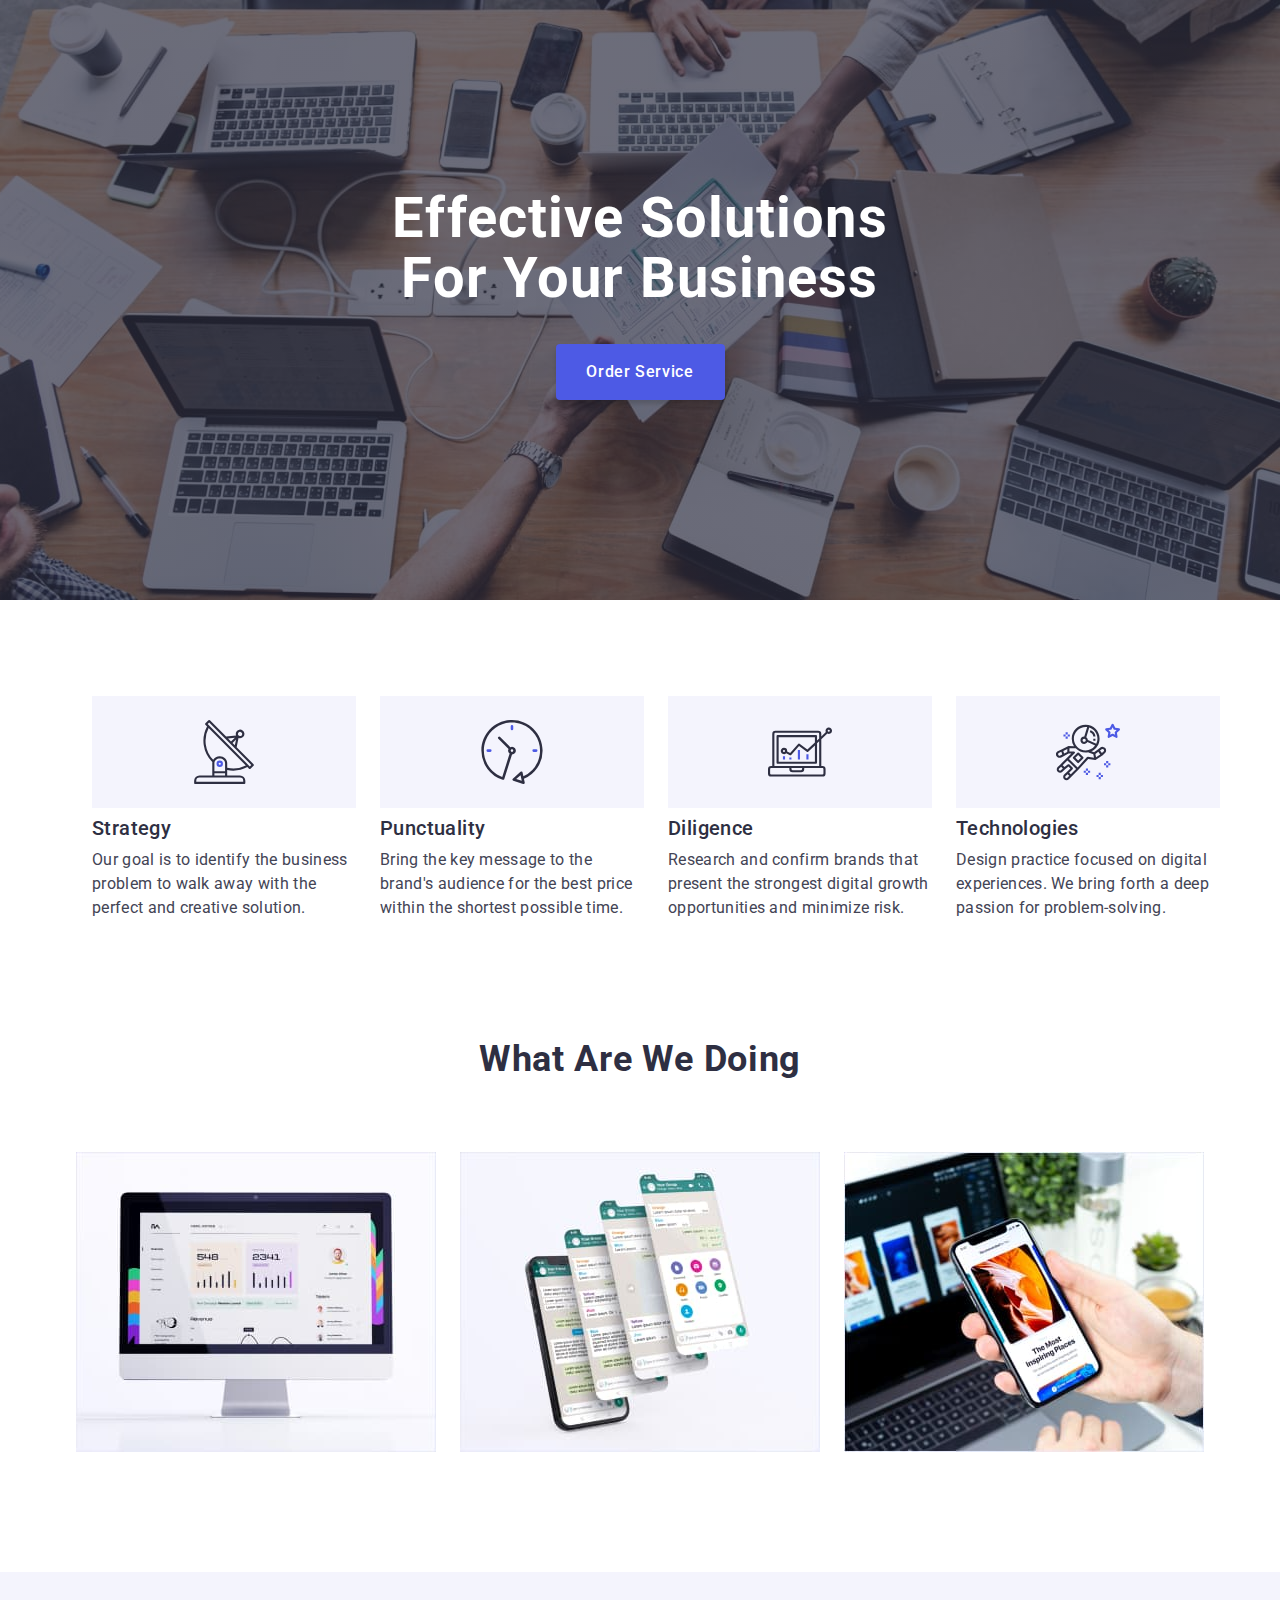
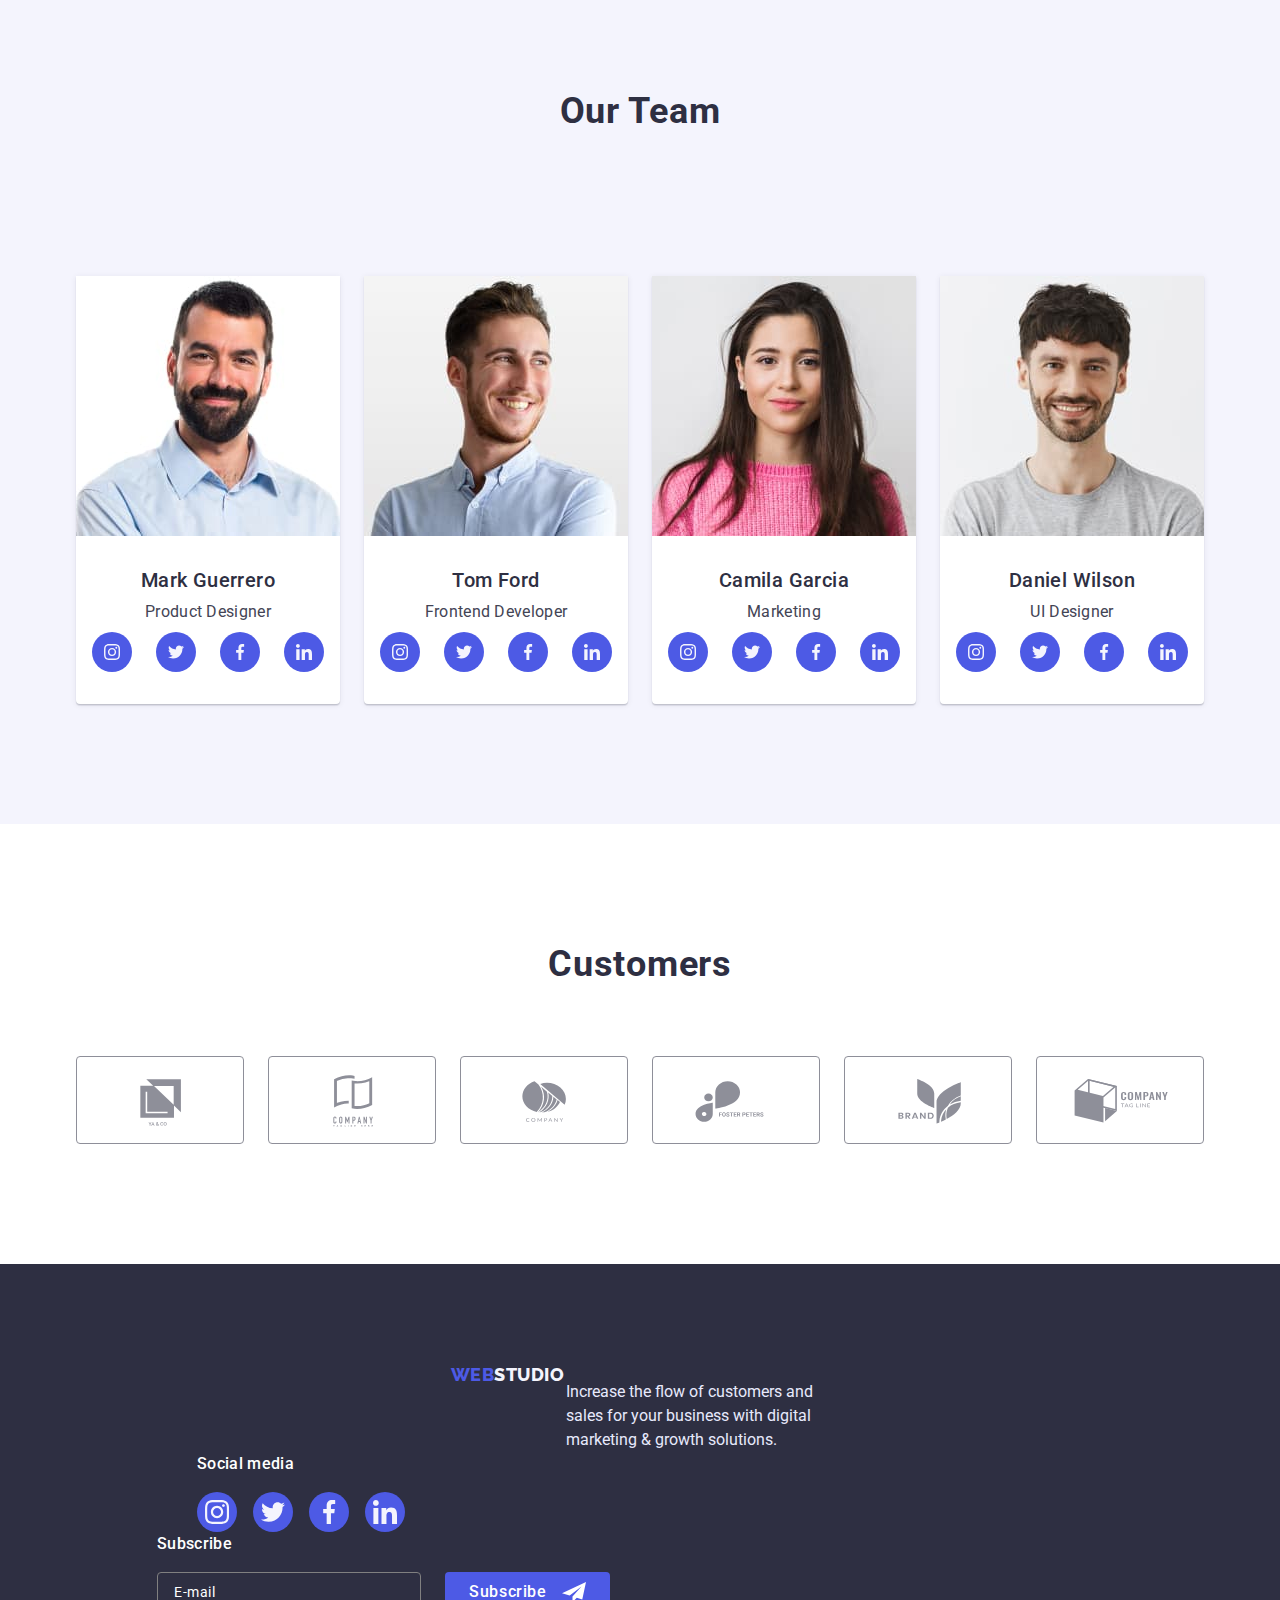
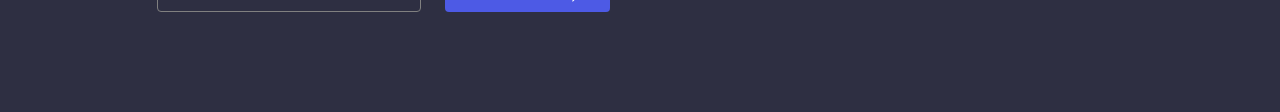
==== commit 3f9dc1fe: "HW-7" ====
--- a/index.html
+++ b/index.html
@@ -151,15 +151,15 @@
           </ul>
         </div>
       </section>
-   <!--   <section class="team">
-        <div class="container">
+      <section class="team">
+        <div class="container team-container">
           <h2 class="team-tittle tittle">Our Team</h2>
           <ul class="team-list list">
-            <li class="team-list-tittle">
+            <li class="team-list-item">
               <img
                 src="./images/imgmark.jpg"
                 alt="Mark"
-                width="264"
+                width="100%"
                 height="260"
               />
               <div class="team-text">
@@ -207,11 +207,11 @@
                 </div>
               </div>
             </li>
-            <li class="team-list-tittle">
+            <li class="team-list-item">
               <img
                 src="./images/imgtom.jpg"
                 alt="Tom"
-                width="264"
+                width="100%"
                 height="260"
               />
               <div class="team-text">
@@ -259,11 +259,11 @@
                 </div>
               </div>
             </li>
-            <li class="team-list-tittle">
+            <li class="team-list-item">
               <img
                 src="./images/imgcamila.jpg"
                 alt="Camila"
-                width="264"
+                width="100%"
                 height="260"
               />
               <div class="team-text">
@@ -311,11 +311,11 @@
                 </div>
               </div>
             </li>
-            <li class="team-list-tittle">
+            <li class="team-list-item">
               <img
                 src="./images/imgdaniel.jpg"
                 alt="Daniel"
-                width="264"
+                width="100%"
                 height="260"
               />
               <div class="team-text">
@@ -365,9 +365,9 @@
             </li>
           </ul>
         </div>
-      </section>-->
-      <!--<section class="customers">
-        <div class="container">
+      </section>
+      <section class="customers">
+        <div class="container customers-container">
           <div class="customers-cont"></div>
           <h1 class="customers-tittle tittle">Customers</h1>
           <ul class="customers-list list">
@@ -427,9 +427,9 @@
             </li>
           </ul>
         </div>
-      </section>-->
+      </section>
     </main>
-   <!-- <footer class="footer">
+    <footer class="footer">
       <div class="container">
         <div class="footer-cont">
           <div class="footer-logo-p">
--- a/css/styles.css
+++ b/css/styles.css
@@ -340,7 +340,12 @@
   padding-bottom: 120px;
 }
 
-.team-list-tittle {
+.team-list-item {
+  display: flex;
+flex-direction: column;
+align-items: center;
+width: 264px;
+height: 428px;
   background: #ffffff;
   box-shadow: 0px 1px 6px rgba(46, 47, 66, 0.08),
     0px 1px 1px rgba(46, 47, 66, 0.16), 0px 2px 1px rgba(46, 47, 66, 0.08);
@@ -360,14 +365,16 @@
 }
 
 .team-text {
+  width: 264px;
   margin-top: 32px;
   margin-bottom: 32px;
 }
 
 .team-list {
   justify-content: center;
-  gap: 24px;
-  display: flex;
+  gap: 32px;
+  display: flex;
+  flex-wrap: wrap;
 }
 
 .team-name {
@@ -397,6 +404,7 @@
 }
 
 .team-soc-list {
+  width: 100%;
   display: flex;
   justify-content: center;
   margin-top: 8px;
@@ -447,6 +455,16 @@
 }
 
 .customers-list {
+ /* width: 100%;
+  gap: 24px;
+  display: flex;
+  flex-wrap: wrap;
+  flex-direction: column;
+  align-items: center;*/
+  display: flex;
+  align-items: center;
+  flex-direction: column;
+  justify-content: center;
   gap: 24px;
 }
 
@@ -503,10 +521,15 @@
   margin-bottom: 16px;
 }
 
+.footer-logo-p {
+  display: flex;
+ justify-content: center;
+}
+
 .footer-cont {
   padding-top: 100px;
   padding-bottom: 100px;
-  display: flex;
+
 }
 
 .footer-p {
--- a/css/media.css
+++ b/css/media.css
@@ -15,6 +15,32 @@
   }
   .strat-p {
     width: 396px;
+  }
+
+  .team-list {
+    justify-content: center;
+    gap: 72px;
+  }
+
+  .team-list-item {
+  }
+
+  .team-tittle {
+    margin-bottom: 72px;
+    padding-top: 96px;
+  }
+
+  .team-container {
+    width: 264px;
+  }
+
+  .team-soc-list {
+    width: 100%;
+    display: flex;
+    justify-content: center;
+    margin-top: 8px;
+    margin-bottom: 32px;
+    gap: 24px;
   }
 
   .hero {
@@ -48,6 +74,38 @@
     height: 56px;
     left: 129px;
     top: 334px;
+  }
+
+.customers-container {
+  width: 396px;
+}
+
+  .customers-list {
+  column-gap: 24px;
+  row-gap: 72px;
+    display: flex;
+    align-items: center;
+    flex-direction: row;
+    flex-wrap: wrap;
+    justify-content: center;
+  }
+
+  .customers-list-item {
+    
+  }
+
+  .customers-tittle {
+    padding-top: 96px;
+    margin-bottom: 72px;
+  }
+
+  .customers {
+padding-top: 0;
+padding-bottom: 0;
+  }
+
+  .customers {
+    padding-bottom: 96px;
   }
 }
 
@@ -131,6 +189,40 @@
 left: 300px;
 top: 340px;
   }
+
+  .team-container {
+    width: 552px;
+  }
+
+  .team-list {
+    column-gap: 24px;
+    row-gap: 64px;
+  }
+
+  .team-list-item {
+width: calc((100% - 24px) / 2);
+  }
+
+ .customers-container {
+  width: 768px;
+ }
+
+ .customers-list {
+  column-gap: 24px;
+  row-gap: 72px;
+ }
+
+ .customers-list-item {
+ }
+
+ .customers-tittle {
+  padding-top: 96px;
+  margin-bottom: 72px;
+}
+
+.customers {
+  padding-bottom: 96px;
+}
 }
 
 @media screen and (min-width: 1200px) {
@@ -161,7 +253,7 @@
   .strat-list {
     width: 1128px;
     flex-wrap: wrap;
-    height: 224px;
+    height: 112px;
   }
 
   .strat-p {
@@ -178,6 +270,7 @@
   }
 
   .strat-icon-list {
+    width: 1128px;
     display: flex;
   }
   .hero {
@@ -192,4 +285,38 @@
   .what {
     display: flex;
   }
-}
+
+  .team-container {
+    width: 1128px;
+  }
+
+  .team-list {
+    flex-wrap: nowrap;
+  }
+
+  .team-list-item {
+    width: 264px;
+  }
+
+  .team-tittle {
+    padding-top: 120px;
+    padding-bottom: 72px;
+  }
+
+  .customers-container {
+    width: 1200px;
+  }
+
+  .customers-list {
+    flex-wrap: nowrap;
+  }
+
+  .customers-tittle {
+    padding-top: 120px;
+    margin-bottom: 72px;
+  }
+
+  .customers {
+    padding-bottom: 120px;
+  }
+}
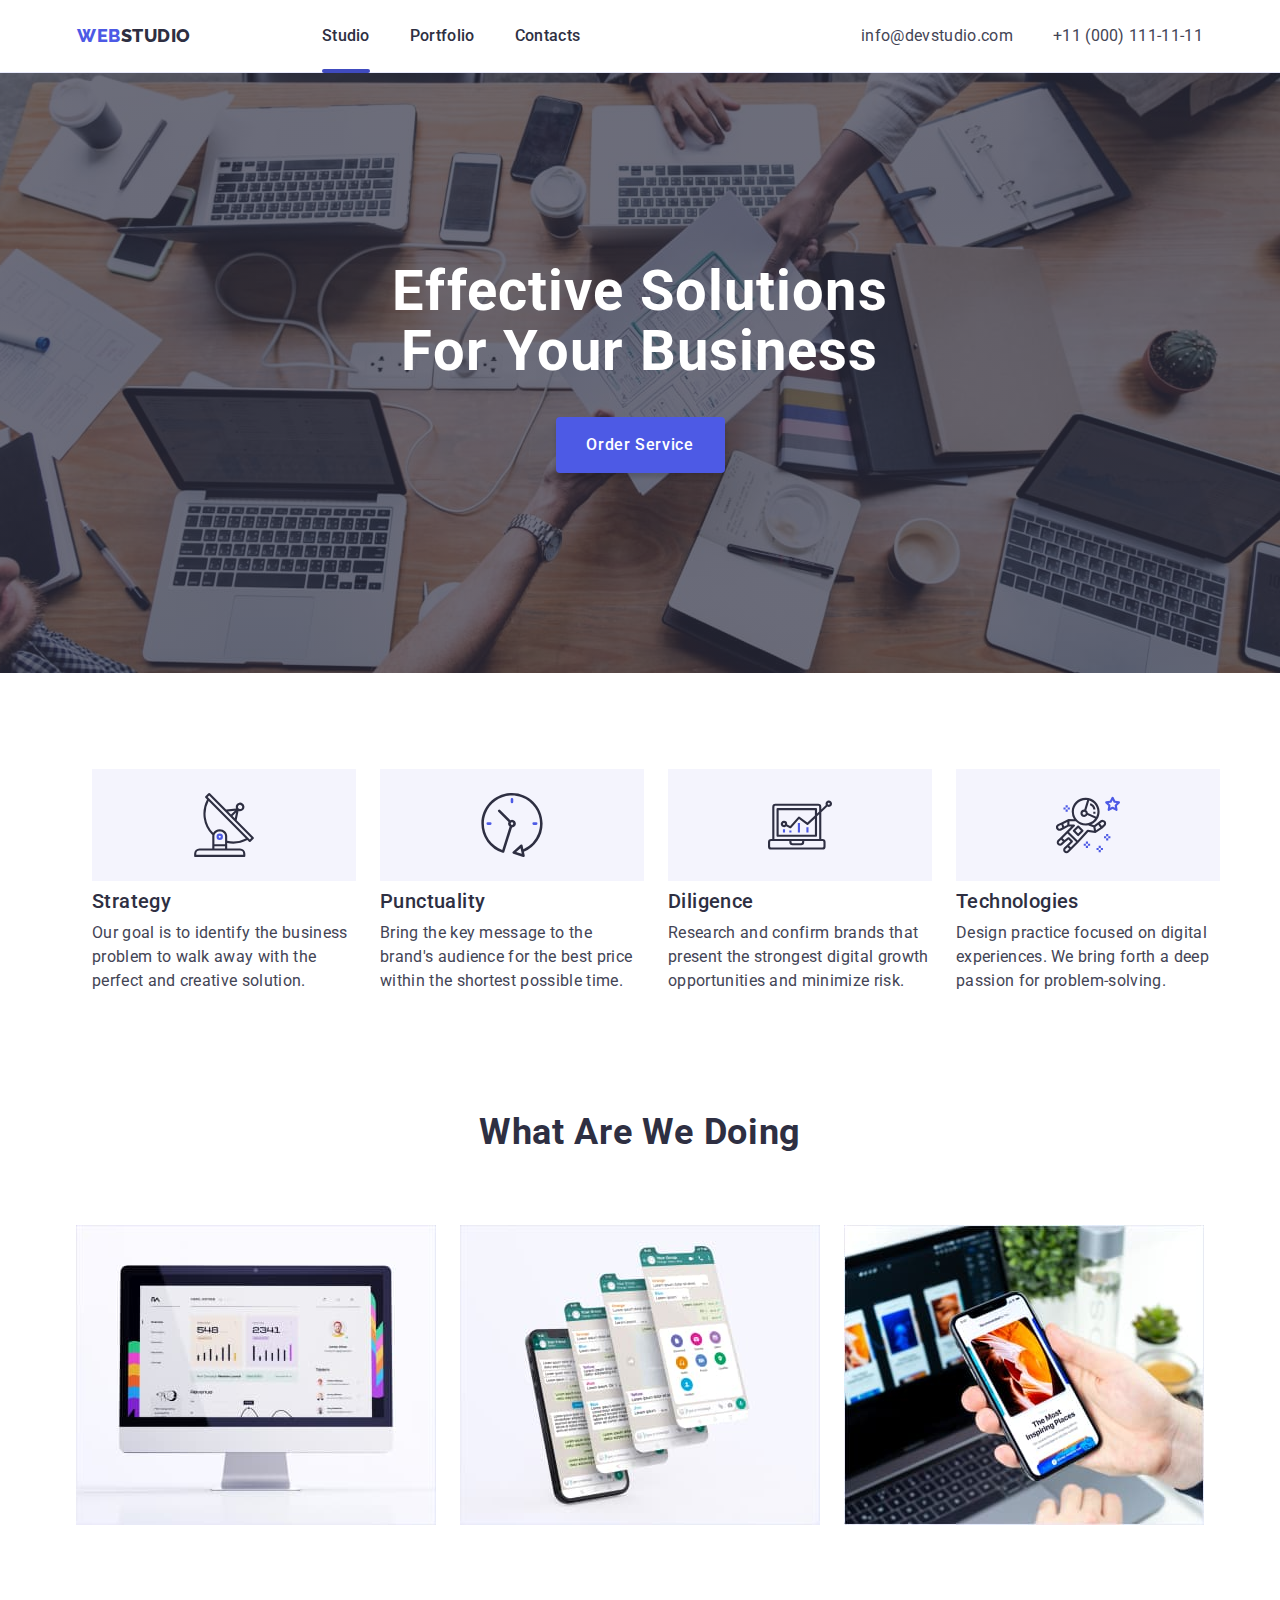
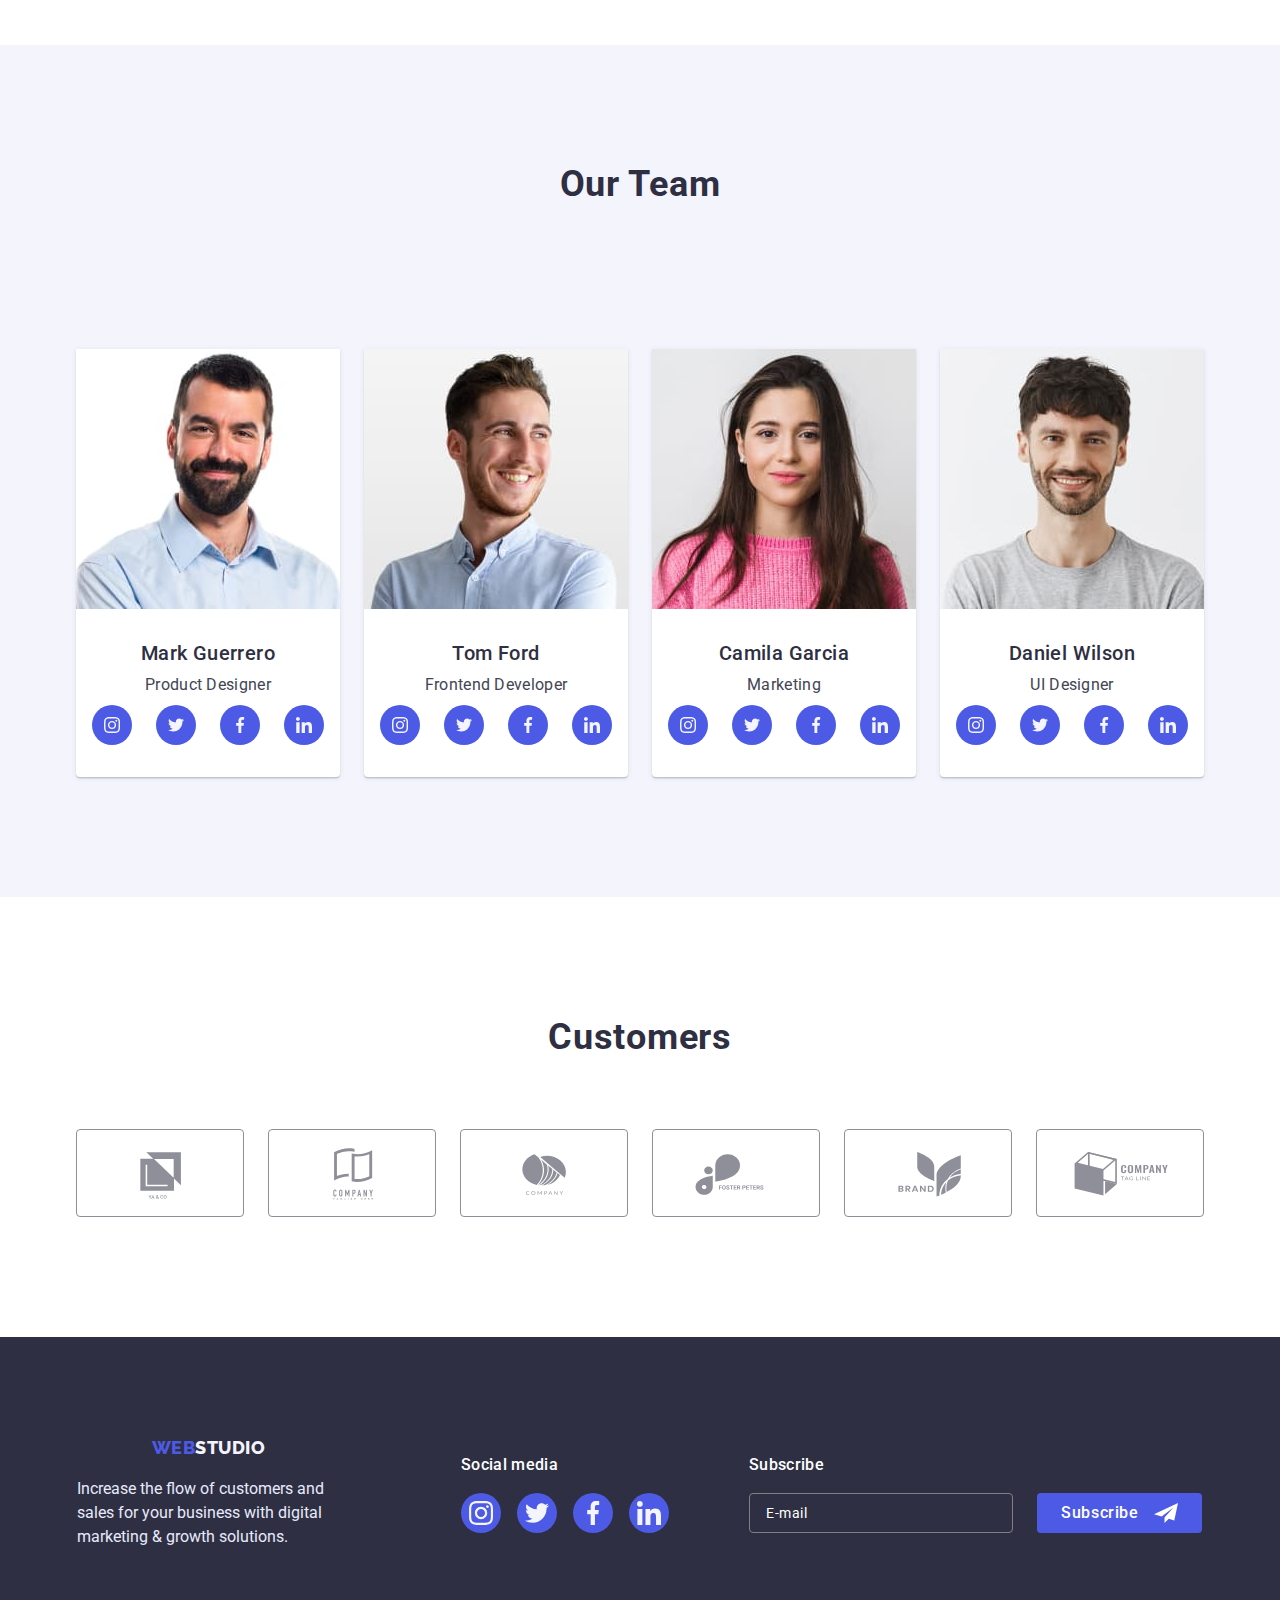
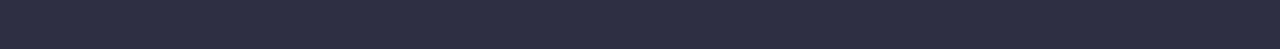
==== commit 7c0c1cad: "hw-7" ====
--- a/index.html
+++ b/index.html
@@ -17,7 +17,7 @@
 
   </head>
   <body>
-    <!--<header class="header">
+    <header class="header">
       <div class="container header-cont">
         <nav class="nav">
           <a class="logo link" href="./index.html"
@@ -54,7 +54,7 @@
         </address>
       </div>
     </header>
-    <main>-->
+    <main>
      <section class="hero">
         <div class="container">
           <h1 class="hero-tittle">Effective Solutions for Your Business</h1>
--- a/css/styles.css
+++ b/css/styles.css
@@ -455,12 +455,6 @@
 }
 
 .customers-list {
- /* width: 100%;
-  gap: 24px;
-  display: flex;
-  flex-wrap: wrap;
-  flex-direction: column;
-  align-items: center;*/
   display: flex;
   align-items: center;
   flex-direction: column;
@@ -518,21 +512,27 @@
   font-size: 18px;
   line-height: 1.16;
   color: #f4f4fd;
-  margin-bottom: 16px;
 }
 
 .footer-logo-p {
   display: flex;
- justify-content: center;
+  align-items: center;
+  flex-direction: column;
+
 }
 
 .footer-cont {
+  width: 100%;
   padding-top: 100px;
   padding-bottom: 100px;
-
+  display: flex;
+  flex-direction: column;
+  row-gap: 72px;
+  align-items: center
 }
 
 .footer-p {
+  display: flex;
   max-width: 264px;
   height: 72px;
   font-weight: 400;
@@ -570,10 +570,6 @@
   display: flex;
 }
 
-.footer-social {
-  margin-left: 120px;
-}
-
 .footer-social-link:is(:hover, :focus) {
   background-color: #31d0aa;
 }
@@ -596,7 +592,6 @@
 }
 
 .footer-sub {
-  margin-left: 80px;
 }
 
 .footer-input {
@@ -638,14 +633,15 @@
 }
 
 .footer-form {
-  display: flex;
+ 
 }
 
 .subscribe-btn {
   color: #ffffff;
   border: none;
-  margin-left: 24px;
-  display: flex;
+ margin: 0 auto;
+  display: flex;
+  margin-top: 16px;
 justify-content: center;
 align-items: center;
 width: 165px;
@@ -683,23 +679,34 @@
   background-color: #404BBF;
 }
 
+.portfolio {
+  width: 428px;
+}
+
 .btn-list {
-  justify-content: center;
-  gap: 24px;
-  padding-top: 96px;
-  margin-bottom: 72px;
+  display: flex;
+  flex-wrap: wrap;
+  row-gap: 16px;
+  column-gap: 24px;
+  margin-bottom: 48px;
+  max-width: 270px;
+  max-height: 96px;
+  padding-top: 48px;
+  margin-left: 0;
+  margin-right: auto;
 }
 
 .portfolio-btn {
   font-family: "Roboto", sans-serif;
   font-weight: 500;
   font-size: 16px;
-  height: 48px;
+min-width: 53px;
+height: 40px;
+padding: 8px 16px;
   display: flex;
   flex-direction: row;
   justify-content: center;
   align-items: center;
-  padding: 12px 24px;
   line-height: 1.5;
   letter-spacing: 0.04em;
   cursor: pointer;
@@ -719,16 +726,25 @@
   border: 1px solid #404bbf;
 }
 
+.portfolio-cont {
+  width: 100%;
+}
+
 .portfolio-list {
+  row-gap: 48px;
+  width: 396px;
+  padding-top: 48px;
   display: flex;
   flex-wrap: wrap;
   padding-bottom: 120px;
-  column-gap: 24px;
-  row-gap: 48px;
+  align-items: center;
+  justify-content: center;
+  margin-left: auto;
+  margin-right: auto;
 }
 
 .portfolio-list-item {
-  width: 360px;
+  width: 396px;
   height: 420px;
   border: 1px solid #e7e9fc;
   position: relative;
@@ -747,7 +763,7 @@
 
 .p-overlay {
   position: absolute;
-  width: 360px;
+  width: 396px;
 height: 300px;
 top: 0;
 background-color: #4D5AE5;
@@ -766,8 +782,12 @@
 padding: 40px 32px 0 32px;
 }
 
+.portfolio-cont {
+  width: 428px;
+}
+
 .portfolio-img {
-  width: 360px;
+  width: 396px;
   height: 420px;
   display: block;
 }
--- a/css/media.css
+++ b/css/media.css
@@ -107,6 +107,13 @@
   .customers {
     padding-bottom: 96px;
   }
+
+  .footer-cont {
+    width: 100%;
+    margin-left: auto;
+    margin-right: auto;
+  }
+
 }
 
 @media screen and (min-width: 768px) {
@@ -223,9 +230,37 @@
 .customers {
   padding-bottom: 96px;
 }
+
+.footer-cont {
+  width: 768px;
+  flex-direction: row;
+  flex-wrap: wrap;
+  column-gap: 24px;
+  padding-left: 108px;
+  padding-right: 164px;
+  align-items: center;
+  margin-left: auto;
+  margin-right: auto;
+}
+
+.footer-form {
+  display: flex;
+  align-items: center;
+ gap: 24px;
+}
+
+.subscribe-btn {
+  margin-top: 0;
+}
+
+
 }
 
 @media screen and (min-width: 1200px) {
+
+  .container {
+    width: 100%;
+  }
 
 .strategy-cont {
   width: 1128px;
@@ -319,4 +354,24 @@
   .customers {
     padding-bottom: 120px;
   }
-}
+
+  .footer-cont {
+    width: 1440px;
+    display: flex;
+    flex-wrap: nowrap;
+    align-items: center;
+    column-gap: 0;
+    padding-left: 0;
+    padding-right: 0;
+    
+  }
+
+  .footer-logo-p {
+    margin-right: 120px;
+  }
+
+  .footer-sub {
+    margin-left: 80px;
+  }
+
+}
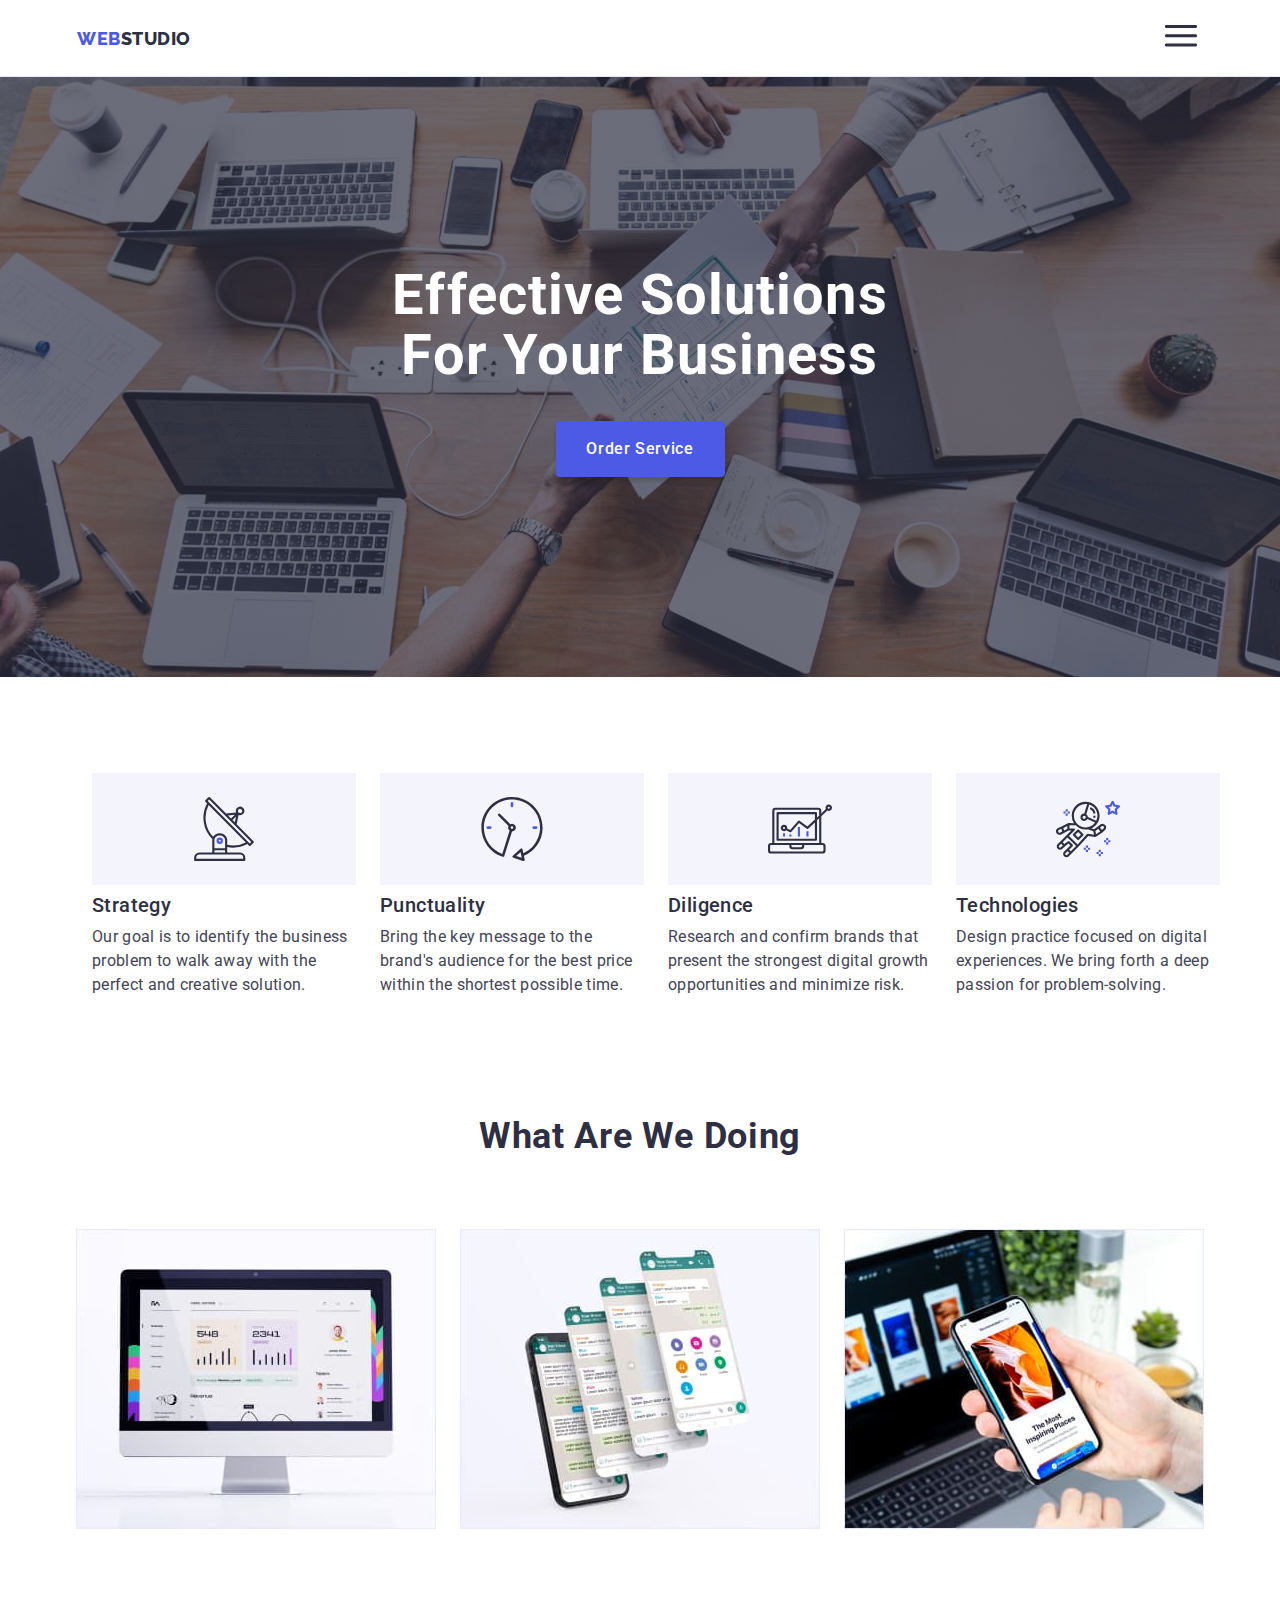
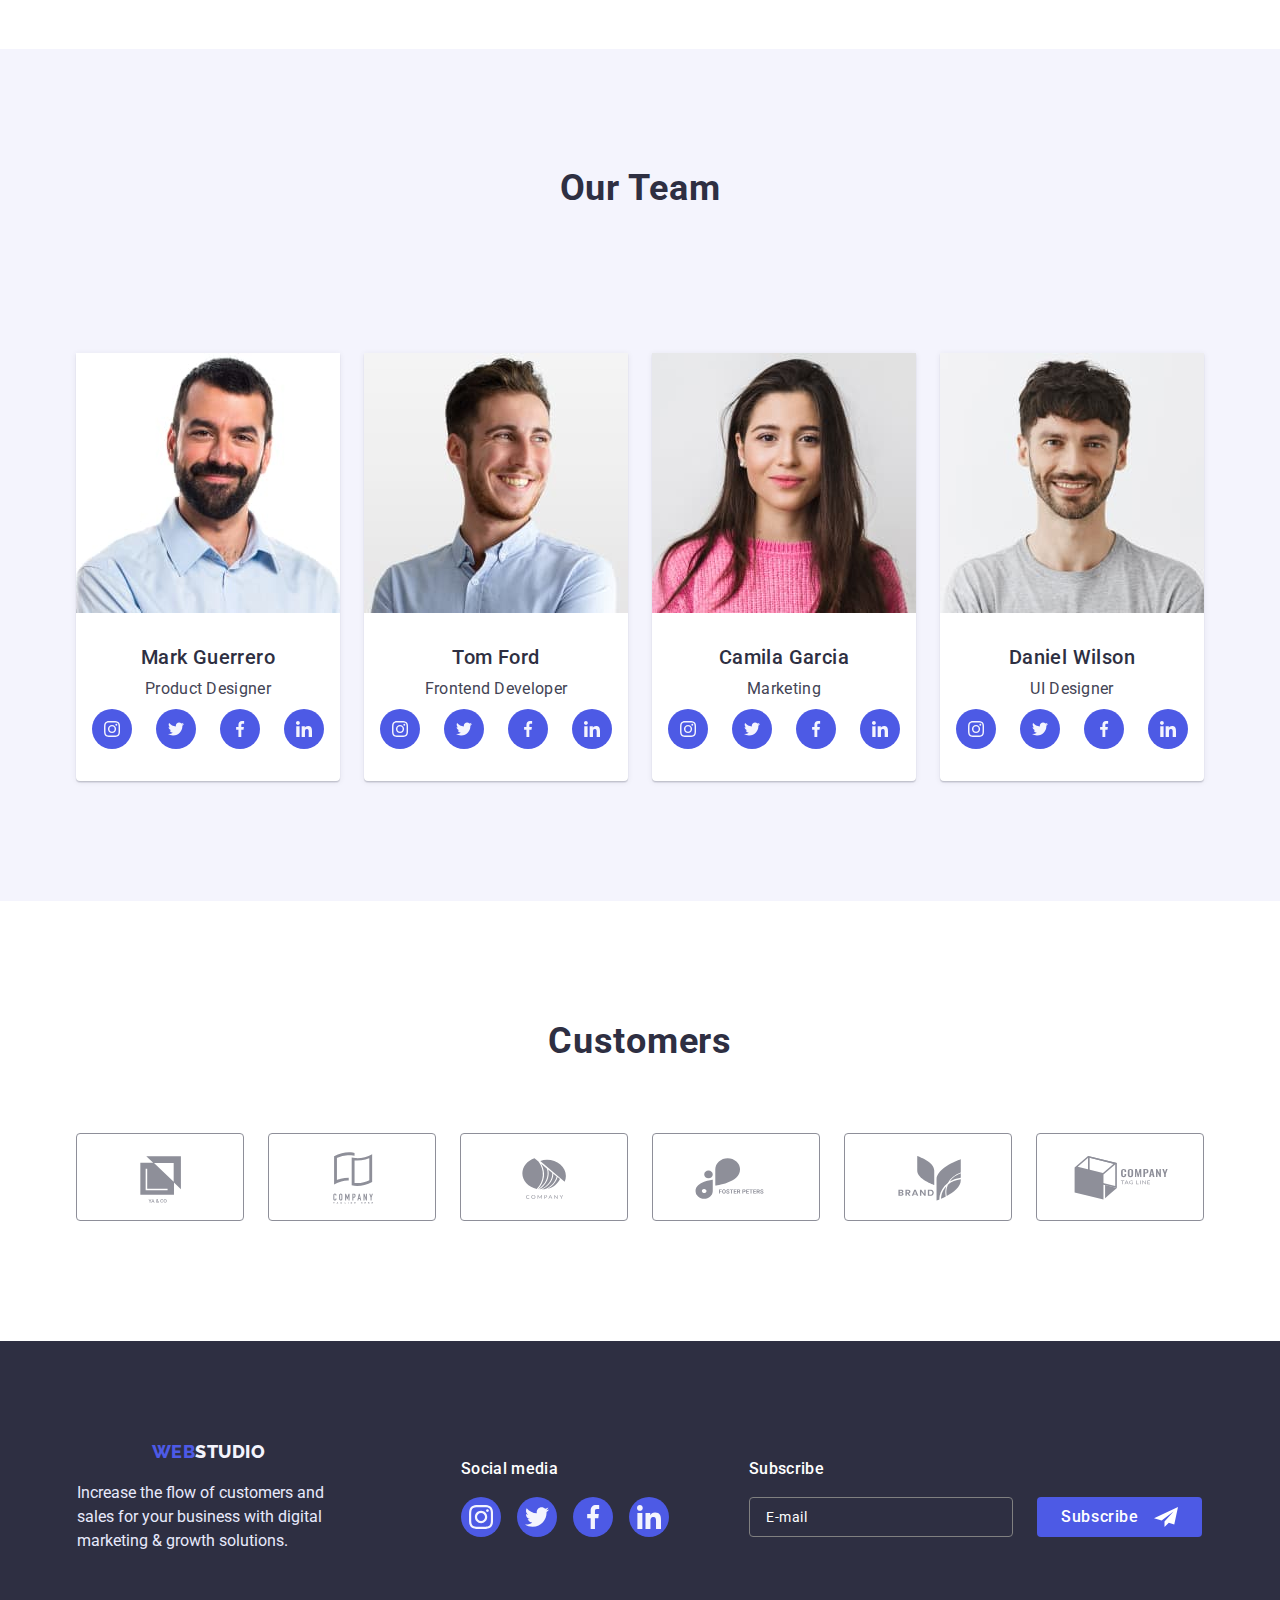
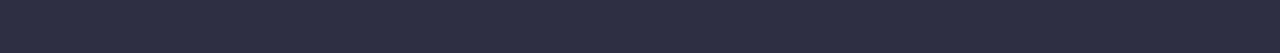
==== commit cefb1616: "hw-7" ====
--- a/index.html
+++ b/index.html
@@ -52,7 +52,88 @@
             </li>
           </ul>
         </address>
+      
+      <button class="menu-open-btn" type="button" data-menu-open>
+        <svg class="menu-open-icon">
+        <use href="./images/menu-btn.svg#icon-menu-btn" ></use>
+      </svg></button>
+    </div>
+    <div class="mobile-menu is-hidden" data-menu>
+      <div class="container mobile-menu-cont">
+        <button class="mobile-menu-close" type="button" data-menu-close>
+          <svg class="mob-menu-icon">
+            <use href="./images/symbol-defs.svg#icon-close-modal"></use>
+          </svg>
+        </button>
+        <div class="menu-text">
+          <ul class="mobile-nav-list">
+            <li class="mobile-nav-item">
+              <a class="mobile-nav-link" href="./index.html">Studio</a>
+            </li>
+            <li class="mobile-nav-item">
+              <a class="mobile-nav-link" href="./portfolio.html">Portfolio</a>
+            </li>
+            <li class="mobile-nav-item">
+              <a class="mobile-nav-link" href="./index.html">Contacts</a>
+            </li>
+          </ul>
+        </div>
+        <div class="address-soc">
+          <address class="mobile-menu-soc">
+            <ul class="nav-mobile-list list">
+              <li class="address-mobile-list">
+                <a class="mobile-nav link" href="mailto:info@devstudio.com"
+                  >info@devstudio.com</a
+                >
+              </li>
+              <li class="address-mobile-list">
+                <a class="mobile-nav link" href="tel:+110001111111"
+                  >+11 (000) 111-11-11</a
+                >
+              </li>
+            </ul>
+            <ul class="mobile-soc-list list">
+              <li class="mobile-soc-item">
+                <a class="mibile-soc-link link" href="">
+                  <svg class="mobile-soc-icon">
+                    <use
+                      href="./images/team-social.svg#icon-instagram-team"
+                    ></use>
+                  </svg>
+                </a>
+              </li>
+              <li class="mobile-soc-item">
+                <a class="mibile-soc-link link" href="">
+                  <svg class="mobile-soc-icon">
+                    <use
+                      href="./images/team-social.svg#icon-twitter-team"
+                    ></use>
+                  </svg>
+                </a>
+              </li>
+              <li class="mobile-soc-item">
+                <a class="mibile-soc-link link" href="">
+                  <svg class="mobile-soc-icon">
+                    <use
+                      href="./images/team-social.svg#icon-facebook-team"
+                    ></use>
+                  </svg>
+                </a>
+              </li>
+              <li class="mobile-soc-item">
+                <a class="mibile-soc-link link" href="">
+                  <svg class="mobile-soc-icon">
+                    <use
+                      href="./images/team-social.svg#icon-linkedin-team"
+                    ></use>
+                  </svg>
+                </a>
+              </li>
+            </ul>
+          </address>
+        </div>
       </div>
+    </div>
     </header>
     <main>
      <section class="hero">
@@ -587,5 +668,6 @@
       </div>
     </div>
     <script src="./javascript/modal.js"></script>
+    <script src="./javascript/menu.js"></script>
   </body>
 </html>
--- a/css/styles.css
+++ b/css/styles.css
@@ -61,7 +61,7 @@
   padding-top: 24px;
   padding-bottom: 24px;
   border-bottom: 1px solid #e7e9fc;
- 
+
 }
 
 .header-address-item {
@@ -72,7 +72,10 @@
 }
 
 .header-cont {
-  display: flex;
+  width: 100%;
+  display: flex;
+  align-items: center;
+  justify-content: space-between;
 }
 
 .nav {
@@ -104,7 +107,7 @@
 }
 
 .header-list {
-  display: flex;
+  display: none;
   gap: 40px;
 }
 
@@ -126,6 +129,23 @@
   color: #404bbf;
 }
 
+.mobile-menu {
+  position: absolute;
+}
+
+.menu-open-btn {
+display: block;
+margin-left: auto;
+border: none;
+background-color: transparent;
+}
+
+.menu-open-icon {
+  stroke: #2e2f42;
+  width: 32px;
+  height: 22px;
+}
+
 .nav-list {
   display: flex;
   gap: 40px;
@@ -149,6 +169,7 @@
 }
 
 .header-address {
+  display: none;
   font-family: "Roboto";
   font-style: normal;
   font-weight: 400;
@@ -869,7 +890,7 @@
 .is-hidden {
   opacity: 0;
   visibility: hidden;
-  pointer-events: none;
+  pointer-events: none; 
 }
 
 .no-scroll {
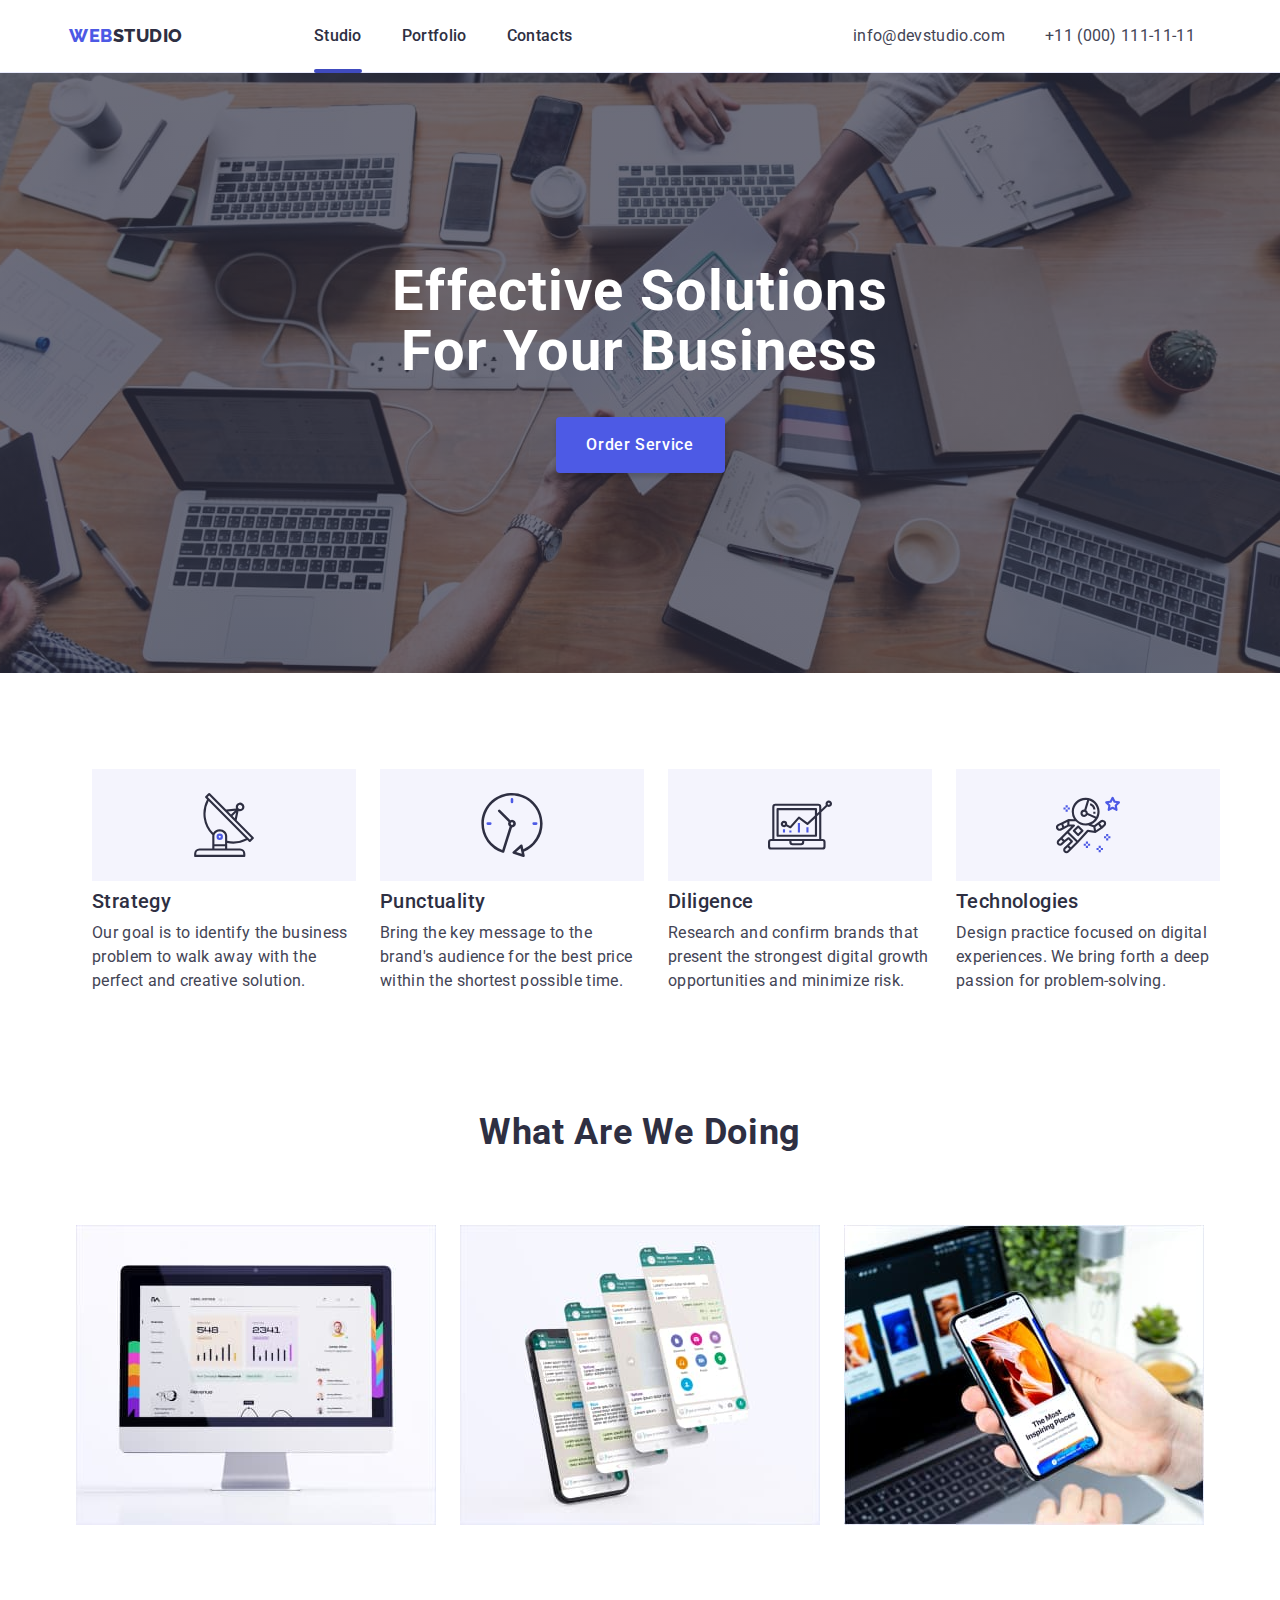
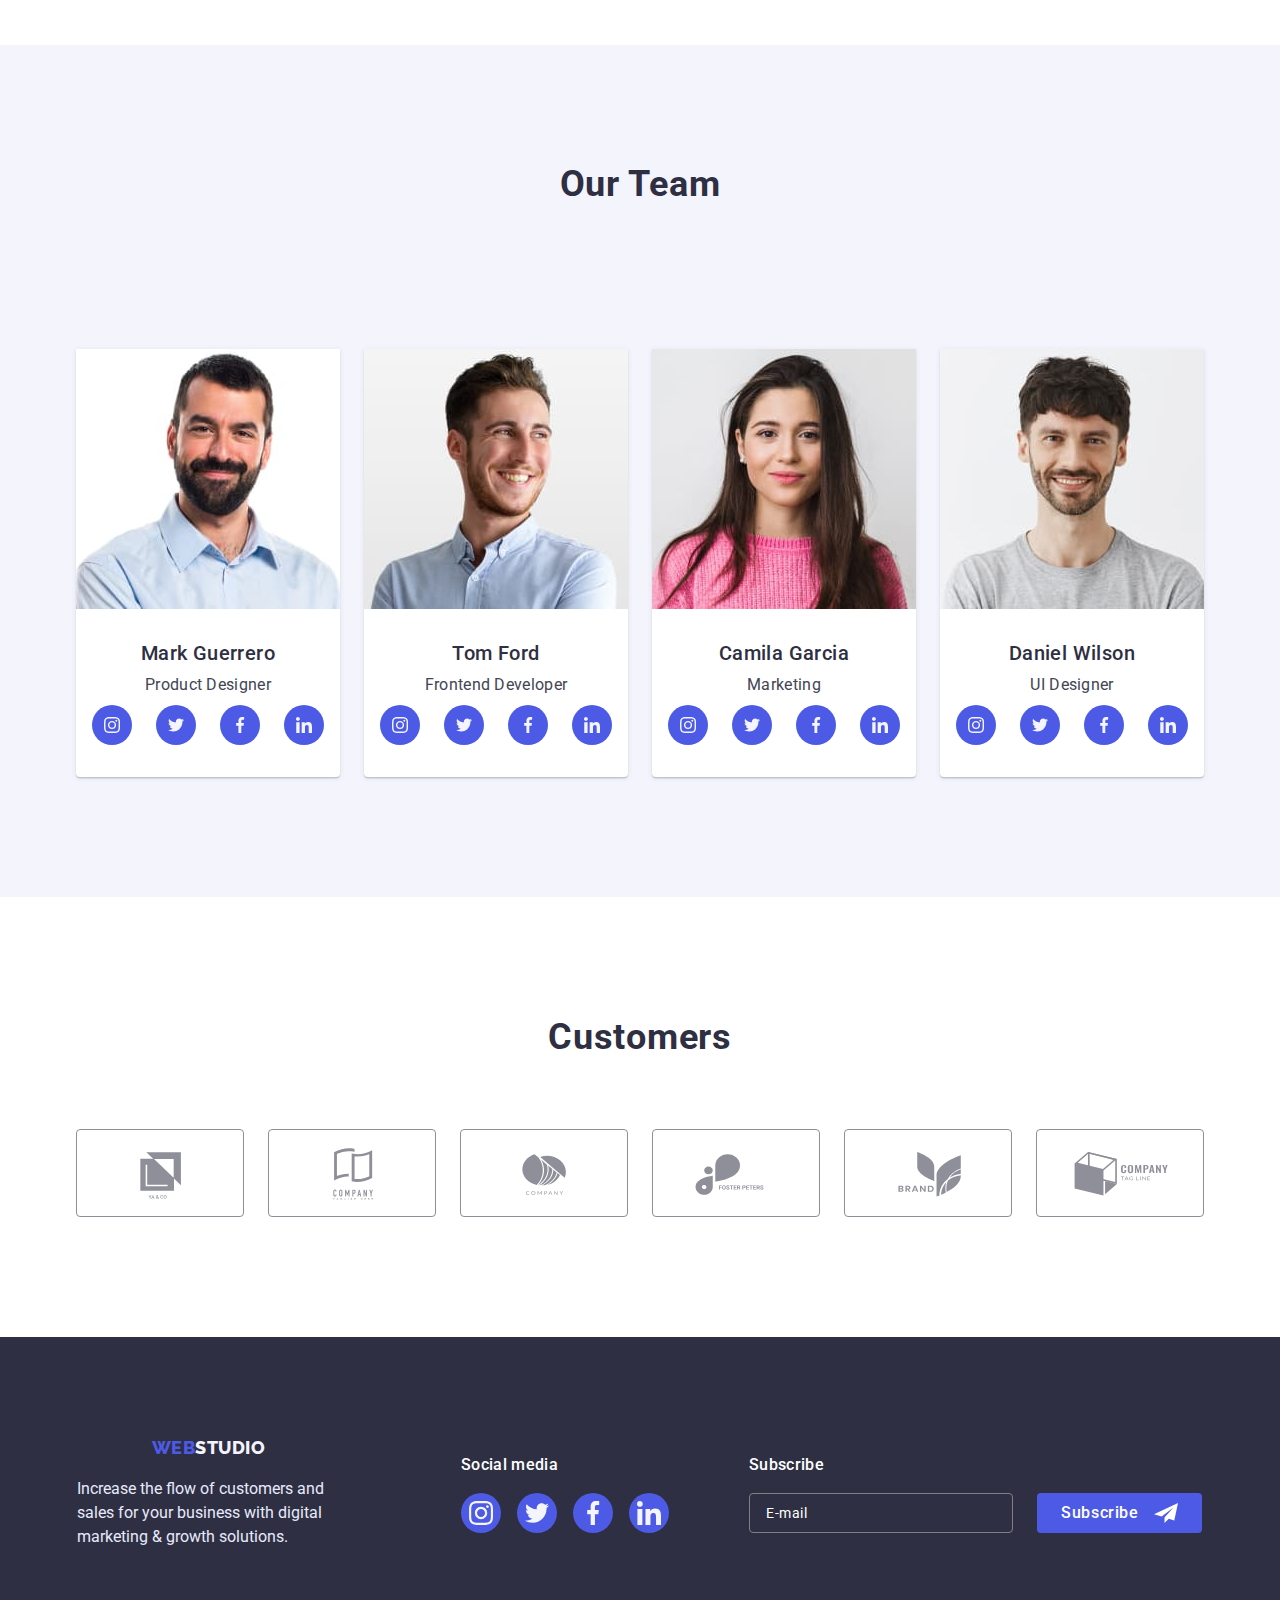
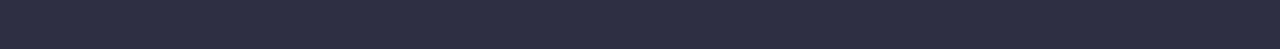
==== commit afed2334: "HW-7" ====
--- a/index.html
+++ b/index.html
@@ -37,7 +37,6 @@
             </li>
           </ul>
         </nav>
-
         <address class="header-address">
           <ul class="nav-list list">
             <li class="address-list">
@@ -52,29 +51,27 @@
             </li>
           </ul>
         </address>
-      
       <button class="menu-open-btn" type="button" data-menu-open>
         <svg class="menu-open-icon">
         <use href="./images/menu-btn.svg#icon-menu-btn" ></use>
       </svg></button>
     </div>
     <div class="mobile-menu is-hidden" data-menu>
-      <div class="container mobile-menu-cont">
         <button class="mobile-menu-close" type="button" data-menu-close>
           <svg class="mob-menu-icon">
             <use href="./images/symbol-defs.svg#icon-close-modal"></use>
           </svg>
         </button>
         <div class="menu-text">
-          <ul class="mobile-nav-list">
+          <ul class="mobile-nav-list list">
             <li class="mobile-nav-item">
-              <a class="mobile-nav-link" href="./index.html">Studio</a>
+              <a class="mobile-nav-link link" href="./index.html">Studio</a>
             </li>
             <li class="mobile-nav-item">
-              <a class="mobile-nav-link" href="./portfolio.html">Portfolio</a>
+              <a class="mobile-nav-link link" href="./portfolio.html">Portfolio</a>
             </li>
             <li class="mobile-nav-item">
-              <a class="mobile-nav-link" href="./index.html">Contacts</a>
+              <a class="mobile-nav-link link" href="./index.html">Contacts</a>
             </li>
           </ul>
         </div>
@@ -82,13 +79,13 @@
           <address class="mobile-menu-soc">
             <ul class="nav-mobile-list list">
               <li class="address-mobile-list">
-                <a class="mobile-nav link" href="mailto:info@devstudio.com"
+                <a class="mobile-tel link" href="tel:+110001111111"
+                  >+11 (000) 111-11-11</a
+                >
+              </li>
+              <li class="address-email-list">
+                <a class="mobile-email link" href="mailto:info@devstudio.com"
                   >info@devstudio.com</a
-                >
-              </li>
-              <li class="address-mobile-list">
-                <a class="mobile-nav link" href="tel:+110001111111"
-                  >+11 (000) 111-11-11</a
                 >
               </li>
             </ul>
@@ -132,7 +129,6 @@
             </ul>
           </address>
         </div>
-      </div>
     </div>
     </header>
     <main>
--- a/css/styles.css
+++ b/css/styles.css
@@ -61,7 +61,7 @@
   padding-top: 24px;
   padding-bottom: 24px;
   border-bottom: 1px solid #e7e9fc;
-
+  padding-right: 16px;
 }
 
 .header-address-item {
@@ -134,10 +134,10 @@
 }
 
 .menu-open-btn {
-display: block;
-margin-left: auto;
-border: none;
-background-color: transparent;
+  display: block;
+  margin-left: auto;
+  border: none;
+  background-color: transparent;
 }
 
 .menu-open-icon {
@@ -180,7 +180,6 @@
 }
 
 .header-studio {
-  
 }
 
 .header-studio::after {
@@ -203,6 +202,111 @@
   border-radius: 2px;
   position: absolute;
   margin-top: 20px;
+}
+
+.mobile-menu {
+  position: fixed;
+  top: 0;
+  width: 100%;
+  height: 100%;
+  background-color: #ffffff;
+  padding: 24px 24px 40px 40px;
+  display: flex;
+  flex-direction: column;
+  justify-content: space-between;
+  overflow: auto;
+  transition: opacity 250ms linear, visibility 250ms linear;
+}
+
+.mobile-menu-close {
+  background-color: transparent;
+  border: none;
+  display: block;
+  margin-bottom: 32px;
+  position: absolute;
+  top: 24px;
+  right: 24px;
+}
+
+.menu-text {
+  margin-top: 56px;
+}
+
+.mob-menu-icon {
+  width: 8px;
+  height: 8px;
+}
+
+.mobile-nav-link {
+  font-weight: 700;
+  font-size: 36px;
+  line-height: 1.11;
+  letter-spacing: 0.02em;
+  text-transform: capitalize;
+  color: #2e2f42;
+}
+
+.mobile-nav-item:not(:last-child) {
+  margin-bottom: 40px;
+}
+
+.mobile-tel {
+  font-weight: 700;
+  font-size: 36px;
+  line-height: 1.11;
+  letter-spacing: 0.02em;
+  text-transform: capitalize;
+  color: #4d5ae5;
+  margin-bottom: 40px;
+}
+
+.mobile-tel {
+  text-decoration: none;
+}
+
+.mobile-email {
+  font-weight: 500;
+  font-size: 20px;
+  line-height: 1.2;
+  letter-spacing: 0.02em;
+  color: #434455;
+  margin-top: 40px;
+}
+
+.mobile-soc-list {
+  display: flex;
+  column-gap: 24px;
+  margin-top: 48px;
+}
+
+.mobile-soc-item {
+  width: 40px;
+  height: 40px;
+}
+
+.mibile-soc-link {
+  width: 40px;
+  height: 40px;
+  border-radius: 50%;
+  background-color: #4d5ae5;
+  display: flex;
+  align-items: center;
+  justify-content: center;
+  transition: 250ms cubic-bezier(0.4, 0, 0.2, 1);
+}
+
+.mobile-soc-icon {
+  width: 16px;
+  height: 16px;
+}
+
+.address-email-list {
+  margin-top: 40px;
+}
+
+.address-soc {
+  margin-left: auto;
+  margin-right: auto;
 }
 
 .hero {
@@ -248,7 +352,7 @@
   background-color: #4d5ae5;
   box-shadow: 0px 4px 4px rgba(0, 0, 0, 0.15);
   border-radius: 4px;
-  transition:  250ms cubic-bezier(0.4, 0, 0.2, 1);
+  transition: 250ms cubic-bezier(0.4, 0, 0.2, 1);
 }
 
 .btn-hero:is(:hover, :focus) {
@@ -284,7 +388,7 @@
 .strat-tittle {
   width: 288px;
   height: 40px;
-  font-family: 'Roboto';
+  font-family: "Roboto";
   font-style: normal;
   font-weight: 700;
   font-size: 36px;
@@ -292,7 +396,7 @@
   text-align: center;
   letter-spacing: 0.02em;
   text-transform: capitalize;
-  color: #2E2F42;
+  color: #2e2f42;
   flex: none;
   order: 0;
   align-self: stretch;
@@ -318,7 +422,7 @@
 .strat-p {
   width: 288px;
   height: 48px;
-  font-family: 'Roboto';
+  font-family: "Roboto";
   font-style: normal;
   font-weight: 500;
   font-size: 16px;
@@ -363,10 +467,10 @@
 
 .team-list-item {
   display: flex;
-flex-direction: column;
-align-items: center;
-width: 264px;
-height: 428px;
+  flex-direction: column;
+  align-items: center;
+  width: 264px;
+  height: 428px;
   background: #ffffff;
   box-shadow: 0px 1px 6px rgba(46, 47, 66, 0.08),
     0px 1px 1px rgba(46, 47, 66, 0.16), 0px 2px 1px rgba(46, 47, 66, 0.08);
@@ -539,7 +643,6 @@
   display: flex;
   align-items: center;
   flex-direction: column;
-
 }
 
 .footer-cont {
@@ -549,7 +652,7 @@
   display: flex;
   flex-direction: column;
   row-gap: 72px;
-  align-items: center
+  align-items: center;
 }
 
 .footer-p {
@@ -605,7 +708,7 @@
   width: 40px;
   height: 40px;
   border-radius: 50%;
-  background-color: #4D5AE5;
+  background-color: #4d5ae5;
   display: flex;
   align-items: center;
   justify-content: center;
@@ -621,13 +724,13 @@
   font-size: 14px;
   width: 264px;
   height: 40px;
-  background-color: #2E2F42;
+  background-color: #2e2f42;
   box-sizing: border-box;
   border: 1px solid grey;
   border-radius: 4px;
   padding-left: 16px;
   outline: none;
-  transition: 250ms cubic-bezier(0.4, 0, 0.2, 1);;
+  transition: 250ms cubic-bezier(0.4, 0, 0.2, 1);
 }
 
 .footer-input:focus {
@@ -640,38 +743,37 @@
 
 .subscribe {
   margin-bottom: 16px;
-left: 57.5%;
-right: 37.29%;
-top: 32.05%;
-bottom: 60.26%;
-font-family: 'Roboto';
-font-style: normal;
-font-weight: 500;
-font-size: 16px;
-line-height: 24px;
-letter-spacing: 0.02em;
-color: #FFFFFF;
+  left: 57.5%;
+  right: 37.29%;
+  top: 32.05%;
+  bottom: 60.26%;
+  font-family: "Roboto";
+  font-style: normal;
+  font-weight: 500;
+  font-size: 16px;
+  line-height: 24px;
+  letter-spacing: 0.02em;
+  color: #ffffff;
 }
 
 .footer-form {
- 
 }
 
 .subscribe-btn {
   color: #ffffff;
   border: none;
- margin: 0 auto;
+  margin: 0 auto;
   display: flex;
   margin-top: 16px;
-justify-content: center;
-align-items: center;
-width: 165px;
-height: 40px;
-padding: 8px 24px;
-background: #4D5AE5;
-cursor: pointer;
-border-radius: 4px;
-transition: 250ms cubic-bezier(0.4, 0, 0.2, 1);
+  justify-content: center;
+  align-items: center;
+  width: 165px;
+  height: 40px;
+  padding: 8px 24px;
+  background: #4d5ae5;
+  cursor: pointer;
+  border-radius: 4px;
+  transition: 250ms cubic-bezier(0.4, 0, 0.2, 1);
 }
 
 .footer-sub-icon {
@@ -680,24 +782,24 @@
   align-items: center;
   justify-content: center;
   display: flex;
-margin-left: 16px;
-fill: #ffffff;
+  margin-left: 16px;
+  fill: #ffffff;
 }
 
 .subscribe-text {
   width: 77px;
-height: 24px;
-font-weight: 500;
-font-size: 16px;
-line-height: 24px;
-align-items: center;
-text-align: center;
-letter-spacing: 0.04em;
-color: #FFFFFF;
+  height: 24px;
+  font-weight: 500;
+  font-size: 16px;
+  line-height: 24px;
+  align-items: center;
+  text-align: center;
+  letter-spacing: 0.04em;
+  color: #ffffff;
 }
 
 .subscribe-btn:hover {
-  background-color: #404BBF;
+  background-color: #404bbf;
 }
 
 .portfolio {
@@ -721,9 +823,9 @@
   font-family: "Roboto", sans-serif;
   font-weight: 500;
   font-size: 16px;
-min-width: 53px;
-height: 40px;
-padding: 8px 16px;
+  min-width: 53px;
+  height: 40px;
+  padding: 8px 16px;
   display: flex;
   flex-direction: row;
   justify-content: center;
@@ -772,9 +874,8 @@
   transition: 250ms cubic-bezier(0.4, 0, 0.2, 1);
 }
 
-.portfolio-list-item:hover .p-overlay{
-transform: translateY(0%);
-
+.portfolio-list-item:hover .p-overlay {
+  transform: translateY(0%);
 }
 
 .overlay {
@@ -785,22 +886,22 @@
 .p-overlay {
   position: absolute;
   width: 396px;
-height: 300px;
-top: 0;
-background-color: #4D5AE5;
-transform: translateY(100%);
-transition: transform 250ms linear;
+  height: 300px;
+  top: 0;
+  background-color: #4d5ae5;
+  transform: translateY(100%);
+  transition: transform 250ms linear;
 }
 
 .overlay-p {
-font-family: 'Roboto';
-font-style: normal;
-font-weight: 400;
-font-size: 16px;
-line-height: 24px;
-letter-spacing: 0.02em;
-color: #F4F4FD;
-padding: 40px 32px 0 32px;
+  font-family: "Roboto";
+  font-style: normal;
+  font-weight: 400;
+  font-size: 16px;
+  line-height: 24px;
+  letter-spacing: 0.02em;
+  color: #f4f4fd;
+  padding: 40px 32px 0 32px;
 }
 
 .portfolio-cont {
@@ -847,50 +948,51 @@
   top: 0;
   width: 100%;
   height: 100%;
-  background-color: rgba(46, 47, 66, 0.4);;
+  background-color: rgba(46, 47, 66, 0.4);
   transition: opacity 250ms linear, visibility 250ms linear;
 }
 
 .modal {
   width: 408px;
   min-height: 576px;
-  background-color: #FCFCFC;
-  box-shadow: 0px 1px 1px rgba(0, 0, 0, 0.14), 0px 1px 3px rgba(0, 0, 0, 0.12), 0px 2px 1px rgba(0, 0, 0, 0.2);
-border-radius: 4px;
-position: absolute;
-top: 50%;
-left: 50%;
-transform: translate(-50%, -50%);
-padding: 72px 24px 24px 24px;
+  background-color: #fcfcfc;
+  box-shadow: 0px 1px 1px rgba(0, 0, 0, 0.14), 0px 1px 3px rgba(0, 0, 0, 0.12),
+    0px 2px 1px rgba(0, 0, 0, 0.2);
+  border-radius: 4px;
+  position: absolute;
+  top: 50%;
+  left: 50%;
+  transform: translate(-50%, -50%);
+  padding: 72px 24px 24px 24px;
 }
 
 .modal-btn {
-display: flex;
-align-items: center;
-justify-content: center;
-position: absolute;
-top: 24px;
-right: 24px;
-width: 24px;
-height: 24px;
-border-radius: 50%;
-cursor: pointer;
-background-color: #E7E9FC;
-border: 1px solid rgba(0, 0, 0, 0.1);
+  display: flex;
+  align-items: center;
+  justify-content: center;
+  position: absolute;
+  top: 24px;
+  right: 24px;
+  width: 24px;
+  height: 24px;
+  border-radius: 50%;
+  cursor: pointer;
+  background-color: #e7e9fc;
+  border: 1px solid rgba(0, 0, 0, 0.1);
 }
 
 .modal-btn:hover {
-  background-color: #404BBF;
+  background-color: #404bbf;
 }
 
 .modal-btn:hover {
-fill: #ffffff;
+  fill: #ffffff;
 }
 
 .is-hidden {
   opacity: 0;
   visibility: hidden;
-  pointer-events: none; 
+  pointer-events: none;
 }
 
 .no-scroll {
@@ -903,19 +1005,18 @@
 }
 
 .modal-title {
-width: 360px;
-height: 24px;
-font-weight: 500;
-font-size: 16px;
-line-height: 24px;
-text-align: center;
-margin-bottom: 16px;
-letter-spacing: 0.02em;
-color: #2E2F42;
+  width: 360px;
+  height: 24px;
+  font-weight: 500;
+  font-size: 16px;
+  line-height: 24px;
+  text-align: center;
+  margin-bottom: 16px;
+  letter-spacing: 0.02em;
+  color: #2e2f42;
 }
 
 .modal-form {
-
 }
 
 .modal-field {
@@ -923,7 +1024,7 @@
 }
 
 .input-wrap {
-position: relative;
+  position: relative;
 }
 
 .modal-input {
@@ -937,25 +1038,25 @@
   border-radius: 4px;
   padding-left: 38px;
   outline: none;
-  transition: 250ms cubic-bezier(0.4, 0, 0.2, 1);;
+  transition: 250ms cubic-bezier(0.4, 0, 0.2, 1);
 }
 
 .modal-input:focus {
-border-color: #4D5AE5;
+  border-color: #4d5ae5;
 }
 
 .modal-input:focus + .modal-icon {
-  fill: #4D5AE5;
+  fill: #4d5ae5;
 }
 
 .input-text {
-display: block;
-font-weight: 400;
-font-size: 12px;
-line-height: 14px;
-letter-spacing: 0.04em;
-margin-bottom: 4px;
-color: #8E8F99;
+  display: block;
+  font-weight: 400;
+  font-size: 12px;
+  line-height: 14px;
+  letter-spacing: 0.04em;
+  margin-bottom: 4px;
+  color: #8e8f99;
 }
 
 .modal-icon {
@@ -965,9 +1066,8 @@
   width: 18px;
   height: 24px;
   transform: translateY(-50%);
-  transition: 250ms cubic-bezier(0.4, 0, 0.2, 1);;
-}
-
+  transition: 250ms cubic-bezier(0.4, 0, 0.2, 1);
+}
 
 .textarea {
   box-sizing: border-box;
@@ -979,21 +1079,21 @@
   outline: none;
   padding: 8px 16px;
   font-size: 14px;
-  transition: 250ms cubic-bezier(0.4, 0, 0.2, 1);;
+  transition: 250ms cubic-bezier(0.4, 0, 0.2, 1);
 }
 
 .textarea:focus {
-  border-color: #4D5AE5;
+  border-color: #4d5ae5;
 }
 
 .textarea::placeholder {
-font-family: 'Roboto';
-font-style: normal;
-font-weight: 400;
-font-size: 12px;
-line-height: 14px;
-letter-spacing: 0.04em;
-color: rgba(46, 47, 66, 0.4);
+  font-family: "Roboto";
+  font-style: normal;
+  font-weight: 400;
+  font-size: 12px;
+  line-height: 14px;
+  letter-spacing: 0.04em;
+  color: rgba(46, 47, 66, 0.4);
 }
 
 .modal-checkbox {
@@ -1001,21 +1101,21 @@
 
 .checkbox-label {
   min-width: 338px;
-height: 16px;
-display: flex;
-font-weight: 400;
-font-size: 12px;
-line-height: 14px;
-letter-spacing: 0.04em;
-color: #8E8F99;
-align-items: center;
-margin-top: 16px;
-margin-bottom: 24px;
-gap: 8px;
+  height: 16px;
+  display: flex;
+  font-weight: 400;
+  font-size: 12px;
+  line-height: 14px;
+  letter-spacing: 0.04em;
+  color: #8e8f99;
+  align-items: center;
+  margin-top: 16px;
+  margin-bottom: 24px;
+  gap: 8px;
 }
 
 .checkbox-label::before {
-  content: '';
+  content: "";
   box-sizing: border-box;
   display: block;
   width: 16px;
@@ -1024,38 +1124,38 @@
   border-radius: 2px;
   flex: none;
   order: 0;
-  flex-grow: 0
+  flex-grow: 0;
 }
 
 .modal-checkbox:checked + .checkbox-label::before {
-  background-color: #404BBF;
+  background-color: #404bbf;
   border: none;
   background-image: url(../images/modal-checkbox-svg.svg);
   background-repeat: no-repeat;
- background-position: center;
+  background-position: center;
 }
 
 .privacy-policy {
-  color: #4D5AE5;
+  color: #4d5ae5;
 }
 
 .modal-send-btn {
   color: #ffffff;
   display: block;
-flex-direction: row;
-align-items: flex-start;
-padding: 16px 32px;
-width: 169px;
-height: 56px;
-background: #4D5AE5;
-margin: 0 auto;
-box-shadow: 0px 4px 4px rgba(0, 0, 0, 0.15);
-border-radius: 4px;
-border: none;
-cursor: pointer;
-transition: 250ms cubic-bezier(0.4, 0, 0.2, 1);;
+  flex-direction: row;
+  align-items: flex-start;
+  padding: 16px 32px;
+  width: 169px;
+  height: 56px;
+  background: #4d5ae5;
+  margin: 0 auto;
+  box-shadow: 0px 4px 4px rgba(0, 0, 0, 0.15);
+  border-radius: 4px;
+  border: none;
+  cursor: pointer;
+  transition: 250ms cubic-bezier(0.4, 0, 0.2, 1);
 }
 
 .modal-send-btn:hover {
-  background-color: #404BBF;
-}+  background-color: #404bbf;
+}
--- a/css/media.css
+++ b/css/media.css
@@ -114,6 +114,9 @@
     margin-right: auto;
   }
 
+  .mobile-soc-list {
+    column-gap: 56px;
+  }
 }
 
 @media screen and (min-width: 768px) {
@@ -253,7 +256,20 @@
   margin-top: 0;
 }
 
-
+ .menu-open-btn {
+  display: none;
+ }
+
+ .header-list {
+  display: flex;
+}
+
+.header-address {
+  display: flex;
+}
+.nav-list {
+  display: block;
+}
 }
 
 @media screen and (min-width: 1200px) {
@@ -374,4 +390,7 @@
     margin-left: 80px;
   }
 
-}
+  .nav-list {
+    display: flex;
+  }
+}
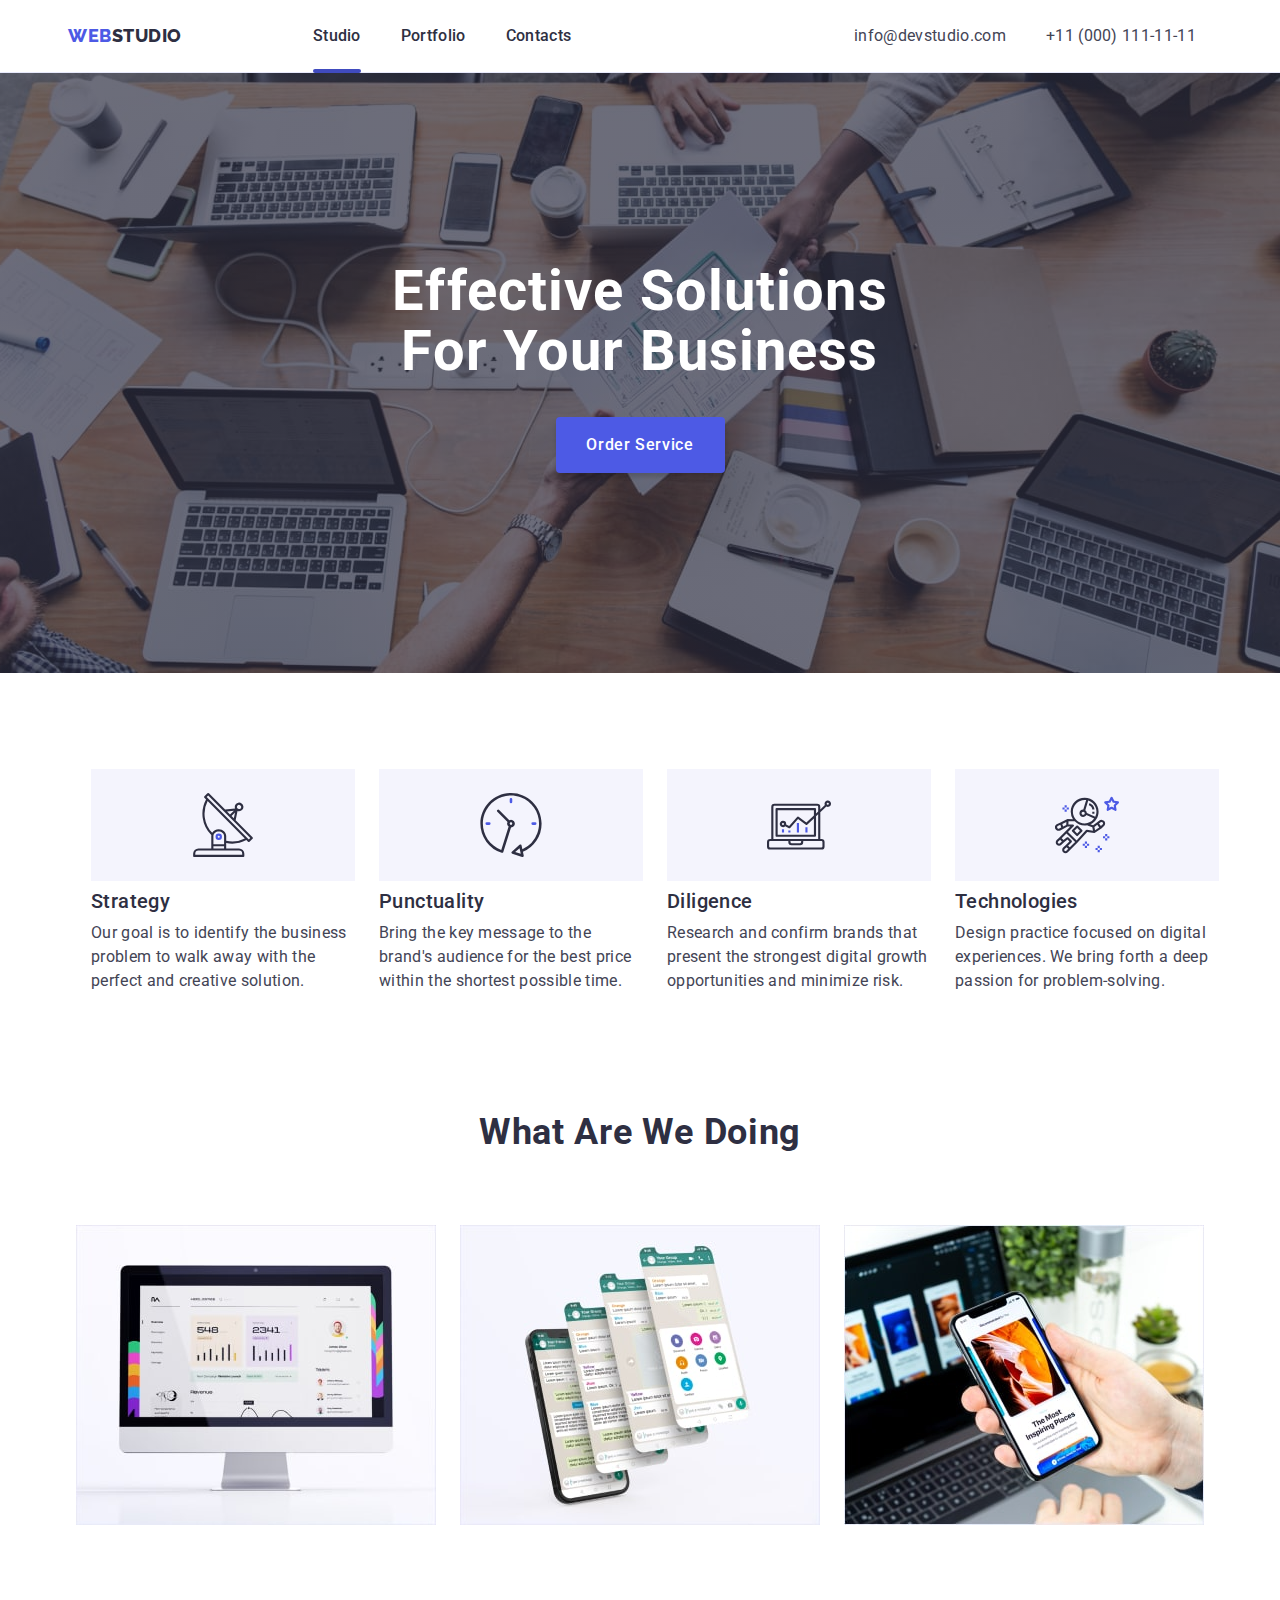
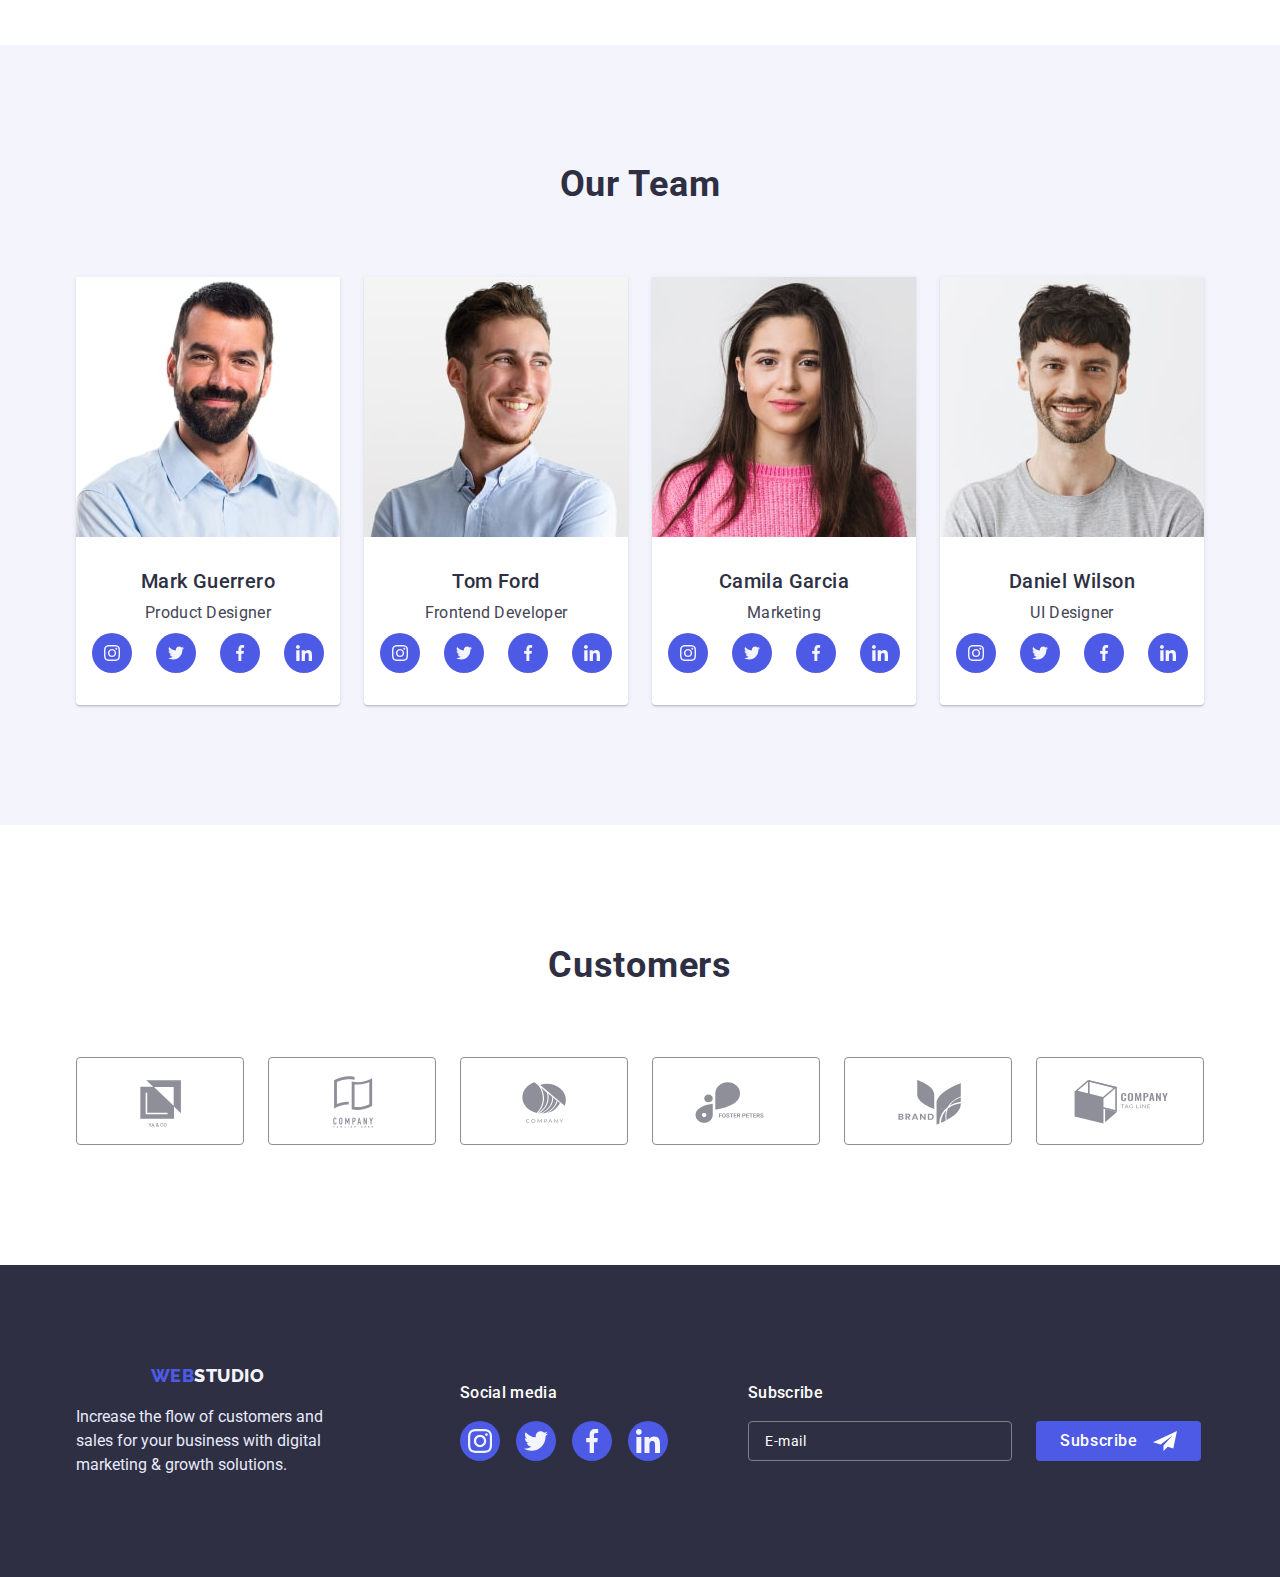
==== commit a6ab3edc: "hw-7-fix" ====
--- a/index.html
+++ b/index.html
@@ -14,7 +14,6 @@
     />
     <link rel="stylesheet" href="./css/styles.css" />
     <link rel="stylesheet" href="./css/media.css" />
-
   </head>
   <body>
     <header class="header">
@@ -51,12 +50,13 @@
             </li>
           </ul>
         </address>
-      <button class="menu-open-btn" type="button" data-menu-open>
-        <svg class="menu-open-icon">
-        <use href="./images/menu-btn.svg#icon-menu-btn" ></use>
-      </svg></button>
-    </div>
-    <div class="mobile-menu is-hidden" data-menu>
+        <button class="menu-open-btn" type="button" data-menu-open>
+          <svg class="menu-open-icon">
+            <use href="./images/menu-btn.svg#icon-menu-btn"></use>
+          </svg>
+        </button>
+      </div>
+      <div class="mobile-menu is-hidden" data-menu>
         <button class="mobile-menu-close" type="button" data-menu-close>
           <svg class="mob-menu-icon">
             <use href="./images/symbol-defs.svg#icon-close-modal"></use>
@@ -68,7 +68,9 @@
               <a class="mobile-nav-link link" href="./index.html">Studio</a>
             </li>
             <li class="mobile-nav-item">
-              <a class="mobile-nav-link link" href="./portfolio.html">Portfolio</a>
+              <a class="mobile-nav-link link" href="./portfolio.html"
+                >Portfolio</a
+              >
             </li>
             <li class="mobile-nav-item">
               <a class="mobile-nav-link link" href="./index.html">Contacts</a>
@@ -129,10 +131,10 @@
             </ul>
           </address>
         </div>
-    </div>
+      </div>
     </header>
     <main>
-     <section class="hero">
+      <section class="hero">
         <div class="container">
           <h1 class="hero-tittle">Effective Solutions for Your Business</h1>
           <button class="btn-hero" type="button" data-modal-open>
@@ -202,28 +204,52 @@
           <h2 class="what-tittle tittle">What are we doing</h2>
           <ul class="what-list list">
             <li class="what-list-item">
-              <img
-                src="./images/img1.jpg"
-                alt="What are we doing"
-                width="360"
-                height="300"
-              />
+              <picture>
+                <source
+                  srcset="
+                    ./images/img1-1px-min.jpg 1x,
+                    ./images/img1-2px-min.jpg 2x
+                  "
+                />
+                <img
+                  src="./images/img1.jpg"
+                  alt="What are we doing"
+                  width="360"
+                  height="300"
+                />
+              </picture>
             </li>
             <li class="what-list-item">
-              <img
-                src="./images/img2.jpg"
-                alt="What are we doing"
-                width="360"
-                height="300"
-              />
+              <picture>
+                <source
+                  srcset="
+                    ./images/img2-1px-min.jpg 1x,
+                    ./images/img2-2px-min.jpg 2x
+                  "
+                />
+                <img
+                  src="./images/img2.jpg"
+                  alt="What are we doing"
+                  width="360"
+                  height="300"
+                />
+              </picture>
             </li>
             <li class="what-list-item">
-              <img
-                src="./images/img3.jpg"
-                alt="What are we doing"
-                width="360"
-                height="300"
-              />
+              <picture>
+                <source
+                  srcset="
+                    ./images/img3-1px-min.jpg 1x,
+                    ./images/img-3-2px-min.jpg 2x
+                  "
+                />
+                <img
+                  src="./images/img3.jpg"
+                  alt="What are we doing"
+                  width="360"
+                  height="300"
+                />
+              </picture>
             </li>
           </ul>
         </div>
@@ -233,211 +259,239 @@
           <h2 class="team-tittle tittle">Our Team</h2>
           <ul class="team-list list">
             <li class="team-list-item">
-              <img
-                src="./images/imgmark.jpg"
-                alt="Mark"
-                width="100%"
-                height="260"
-              />
-              <div class="team-text">
-                <div class="team-wrap">
-                  <h3 class="team-name">Mark Guerrero</h3>
-                  <p class="team-p">Product Designer</p>
-                  <ul class="team-soc-list list">
-                    <li class="team-soc-item">
-                      <a class="team-soc-link link" href="">
-                        <svg class="team-icon">
-                          <use
-                            href="./images/team-social.svg#icon-instagram-team"
-                          ></use>
-                        </svg>
-                      </a>
-                    </li>
-                    <li class="team-soc-item">
-                      <a class="team-soc-link link" href="">
-                        <svg class="team-icon">
-                          <use
-                            href="./images/team-social.svg#icon-twitter-team"
-                          ></use>
-                        </svg>
-                      </a>
-                    </li>
-                    <li class="team-soc-item">
-                      <a class="team-soc-link link" href="">
-                        <svg class="team-icon">
-                          <use
-                            href="./images/team-social.svg#icon-facebook-team"
-                          ></use>
-                        </svg>
-                      </a>
-                    </li>
-                    <li class="team-soc-item">
-                      <a class="team-soc-link link" href="">
-                        <svg class="team-icon">
-                          <use
-                            href="./images/team-social.svg#icon-linkedin-team"
-                          ></use>
-                        </svg>
-                      </a>
-                    </li>
-                  </ul>
-                </div>
+              <picture>
+                <source
+                  srcset="
+                    ./images/img-mark-1px-min.jpg 1x,
+                    ./images/img-mark-2px-min.jpg 2x
+                  "
+                />
+                <img
+                  src="./images/imgmark.jpg"
+                  alt="Mark"
+                  width="264"
+                  height="260"
+                  class="img-tablet"
+                />
+              </picture>
+              <div class="team-wrap">
+                <h3 class="team-name">Mark Guerrero</h3>
+                <p class="team-p">Product Designer</p>
+                <ul class="team-soc-list list">
+                  <li class="team-soc-item">
+                    <a class="team-soc-link link" href="">
+                      <svg class="team-icon">
+                        <use
+                          href="./images/team-social.svg#icon-instagram-team"
+                        ></use>
+                      </svg>
+                    </a>
+                  </li>
+                  <li class="team-soc-item">
+                    <a class="team-soc-link link" href="">
+                      <svg class="team-icon">
+                        <use
+                          href="./images/team-social.svg#icon-twitter-team"
+                        ></use>
+                      </svg>
+                    </a>
+                  </li>
+                  <li class="team-soc-item">
+                    <a class="team-soc-link link" href="">
+                      <svg class="team-icon">
+                        <use
+                          href="./images/team-social.svg#icon-facebook-team"
+                        ></use>
+                      </svg>
+                    </a>
+                  </li>
+                  <li class="team-soc-item">
+                    <a class="team-soc-link link" href="">
+                      <svg class="team-icon">
+                        <use
+                          href="./images/team-social.svg#icon-linkedin-team"
+                        ></use>
+                      </svg>
+                    </a>
+                  </li>
+                </ul>
               </div>
             </li>
             <li class="team-list-item">
-              <img
-                src="./images/imgtom.jpg"
-                alt="Tom"
-                width="100%"
-                height="260"
-              />
-              <div class="team-text">
-                <div class="team-wrap">
-                  <h3 class="team-name">Tom Ford</h3>
-                  <p class="team-p">Frontend Developer</p>
-                  <ul class="team-soc-list list">
-                    <li class="team-soc-item">
-                      <a class="team-soc-link link" href="">
-                        <svg class="team-icon">
-                          <use
-                            href="./images/team-social.svg#icon-instagram-team"
-                          ></use>
-                        </svg>
-                      </a>
-                    </li>
-                    <li class="team-soc-item">
-                      <a class="team-soc-link link" href="">
-                        <svg class="team-icon">
-                          <use
-                            href="./images/team-social.svg#icon-twitter-team"
-                          ></use>
-                        </svg>
-                      </a>
-                    </li>
-                    <li class="team-soc-item">
-                      <a class="team-soc-link link" href="">
-                        <svg class="team-icon">
-                          <use
-                            href="./images/team-social.svg#icon-facebook-team"
-                          ></use>
-                        </svg>
-                      </a>
-                    </li>
-                    <li class="team-soc-item">
-                      <a class="team-soc-link link" href="">
-                        <svg class="team-icon">
-                          <use
-                            href="./images/team-social.svg#icon-linkedin-team"
-                          ></use>
-                        </svg>
-                      </a>
-                    </li>
-                  </ul>
-                </div>
+              <picture>
+                <source
+                  srcset="
+                    ./images/img-tom-1px-min.jpg 1x,
+                    ./images/img-tom-2px-min.jpg 2x
+                  "
+                />
+                <img
+                  src="./images/imgtom.jpg"
+                  alt="Mark"
+                  width="264"
+                  height="260"
+                  class="img-tablet"
+                />
+              </picture>
+              <div class="team-wrap">
+                <h3 class="team-name">Tom Ford</h3>
+                <p class="team-p">Frontend Developer</p>
+                <ul class="team-soc-list list">
+                  <li class="team-soc-item">
+                    <a class="team-soc-link link" href="">
+                      <svg class="team-icon">
+                        <use
+                          href="./images/team-social.svg#icon-instagram-team"
+                        ></use>
+                      </svg>
+                    </a>
+                  </li>
+                  <li class="team-soc-item">
+                    <a class="team-soc-link link" href="">
+                      <svg class="team-icon">
+                        <use
+                          href="./images/team-social.svg#icon-twitter-team"
+                        ></use>
+                      </svg>
+                    </a>
+                  </li>
+                  <li class="team-soc-item">
+                    <a class="team-soc-link link" href="">
+                      <svg class="team-icon">
+                        <use
+                          href="./images/team-social.svg#icon-facebook-team"
+                        ></use>
+                      </svg>
+                    </a>
+                  </li>
+                  <li class="team-soc-item">
+                    <a class="team-soc-link link" href="">
+                      <svg class="team-icon">
+                        <use
+                          href="./images/team-social.svg#icon-linkedin-team"
+                        ></use>
+                      </svg>
+                    </a>
+                  </li>
+                </ul>
               </div>
             </li>
             <li class="team-list-item">
-              <img
-                src="./images/imgcamila.jpg"
-                alt="Camila"
-                width="100%"
-                height="260"
-              />
-              <div class="team-text">
-                <div class="team-wrap">
-                  <h3 class="team-name">Camila Garcia</h3>
-                  <p class="team-p">Marketing</p>
-                  <ul class="team-soc-list list">
-                    <li class="team-soc-item">
-                      <a class="team-soc-link link" href="">
-                        <svg class="team-icon">
-                          <use
-                            href="./images/team-social.svg#icon-instagram-team"
-                          ></use>
-                        </svg>
-                      </a>
-                    </li>
-                    <li class="team-soc-item">
-                      <a class="team-soc-link link" href="">
-                        <svg class="team-icon">
-                          <use
-                            href="./images/team-social.svg#icon-twitter-team"
-                          ></use>
-                        </svg>
-                      </a>
-                    </li>
-                    <li class="team-soc-item">
-                      <a class="team-soc-link link" href="">
-                        <svg class="team-icon">
-                          <use
-                            href="./images/team-social.svg#icon-facebook-team"
-                          ></use>
-                        </svg>
-                      </a>
-                    </li>
-                    <li class="team-soc-item">
-                      <a class="team-soc-link link" href="">
-                        <svg class="team-icon">
-                          <use
-                            href="./images/team-social.svg#icon-linkedin-team"
-                          ></use>
-                        </svg>
-                      </a>
-                    </li>
-                  </ul>
-                </div>
+              <picture>
+                <source
+                  srcset="
+                    ./images/img-camila-1px-min.jpg 1x,
+                    ./images/img-camila-2px-min.jpg 2x
+                  "
+                />
+                <img
+                  src="./images/imgcamila.jpg"
+                  alt="Mark"
+                  width="264"
+                  height="260"
+                  class="img-tablet"
+                />
+              </picture>
+              <div class="team-wrap">
+                <h3 class="team-name">Camila Garcia</h3>
+                <p class="team-p">Marketing</p>
+                <ul class="team-soc-list list">
+                  <li class="team-soc-item">
+                    <a class="team-soc-link link" href="">
+                      <svg class="team-icon">
+                        <use
+                          href="./images/team-social.svg#icon-instagram-team"
+                        ></use>
+                      </svg>
+                    </a>
+                  </li>
+                  <li class="team-soc-item">
+                    <a class="team-soc-link link" href="">
+                      <svg class="team-icon">
+                        <use
+                          href="./images/team-social.svg#icon-twitter-team"
+                        ></use>
+                      </svg>
+                    </a>
+                  </li>
+                  <li class="team-soc-item">
+                    <a class="team-soc-link link" href="">
+                      <svg class="team-icon">
+                        <use
+                          href="./images/team-social.svg#icon-facebook-team"
+                        ></use>
+                      </svg>
+                    </a>
+                  </li>
+                  <li class="team-soc-item">
+                    <a class="team-soc-link link" href="">
+                      <svg class="team-icon">
+                        <use
+                          href="./images/team-social.svg#icon-linkedin-team"
+                        ></use>
+                      </svg>
+                    </a>
+                  </li>
+                </ul>
               </div>
             </li>
             <li class="team-list-item">
-              <img
-                src="./images/imgdaniel.jpg"
-                alt="Daniel"
-                width="100%"
-                height="260"
-              />
-              <div class="team-text">
-                <div class="team-wrap">
-                  <h3 class="team-name">Daniel Wilson</h3>
-                  <p class="team-p">UI Designer</p>
-                  <ul class="team-soc-list list">
-                    <li class="team-soc-item">
-                      <a class="team-soc-link link" href="">
-                        <svg class="team-icon">
-                          <use
-                            href="./images/team-social.svg#icon-instagram-team"
-                          ></use>
-                        </svg>
-                      </a>
-                    </li>
-                    <li class="team-soc-item">
-                      <a class="team-soc-link link" href="">
-                        <svg class="team-icon">
-                          <use
-                            href="./images/team-social.svg#icon-twitter-team"
-                          ></use>
-                        </svg>
-                      </a>
-                    </li>
-                    <li class="team-soc-item">
-                      <a class="team-soc-link link" href="">
-                        <svg class="team-icon">
-                          <use
-                            href="./images/team-social.svg#icon-facebook-team"
-                          ></use>
-                        </svg>
-                      </a>
-                    </li>
-                    <li class="team-soc-item">
-                      <a class="team-soc-link link" href="">
-                        <svg class="team-icon">
-                          <use
-                            href="./images/team-social.svg#icon-linkedin-team"
-                          ></use>
-                        </svg>
-                      </a>
-                    </li>
-                  </ul>
-                </div>
+              <picture>
+                <source
+                  srcset="
+                    ./images/img-daniel-1px-min.jpg 1x,
+                    ./images/img-daniel-2px-min.jpg 2x
+                  "
+                />
+                <img
+                  src="./images/imgdaniel.jpg"
+                  alt="Mark"
+                  width="264"
+                  height="260"
+                  class="img-tablet"
+                />
+              </picture>
+              <div class="team-wrap">
+                <h3 class="team-name">Daniel Wilson</h3>
+                <p class="team-p">UI Designer</p>
+                <ul class="team-soc-list list">
+                  <li class="team-soc-item">
+                    <a class="team-soc-link link" href="">
+                      <svg class="team-icon">
+                        <use
+                          href="./images/team-social.svg#icon-instagram-team"
+                        ></use>
+                      </svg>
+                    </a>
+                  </li>
+                  <li class="team-soc-item">
+                    <a class="team-soc-link link" href="">
+                      <svg class="team-icon">
+                        <use
+                          href="./images/team-social.svg#icon-twitter-team"
+                        ></use>
+                      </svg>
+                    </a>
+                  </li>
+                  <li class="team-soc-item">
+                    <a class="team-soc-link link" href="">
+                      <svg class="team-icon">
+                        <use
+                          href="./images/team-social.svg#icon-facebook-team"
+                        ></use>
+                      </svg>
+                    </a>
+                  </li>
+                  <li class="team-soc-item">
+                    <a class="team-soc-link link" href="">
+                      <svg class="team-icon">
+                        <use
+                          href="./images/team-social.svg#icon-linkedin-team"
+                        ></use>
+                      </svg>
+                    </a>
+                  </li>
+                </ul>
               </div>
             </li>
           </ul>
--- a/css/styles.css
+++ b/css/styles.css
@@ -386,8 +386,6 @@
 }
 
 .strat-tittle {
-  width: 288px;
-  height: 40px;
   font-family: "Roboto";
   font-style: normal;
   font-weight: 700;
@@ -419,9 +417,7 @@
   gap: 8px;
 }
 
-.strat-p {
-  width: 288px;
-  height: 48px;
+.strat-p {  
   font-family: "Roboto";
   font-style: normal;
   font-weight: 500;
@@ -461,8 +457,9 @@
 }
 
 .team {
+  padding-top: 96px;
   background-color: #f4f4fd;
-  padding-bottom: 120px;
+  padding-bottom: 96px;
 }
 
 .team-list-item {
@@ -478,7 +475,6 @@
 }
 
 .team-tittle {
-  padding-top: 120px;
   margin-bottom: 72px;
   font-weight: 700;
   font-size: 36px;
@@ -489,10 +485,9 @@
   color: #2e2f42;
 }
 
-.team-text {
-  width: 264px;
-  margin-top: 32px;
-  margin-bottom: 32px;
+.team-wrap {
+  padding-top: 32px;
+  padding-bottom: 32px;
 }
 
 .team-list {
@@ -563,8 +558,8 @@
 }
 
 .customers {
-  padding-top: 120px;
-  padding-bottom: 120px;
+  padding-top: 96px;
+  padding-bottom: 96px;
 }
 
 .customers-tittle {
@@ -953,7 +948,6 @@
 }
 
 .modal {
-  width: 408px;
   min-height: 576px;
   background-color: #fcfcfc;
   box-shadow: 0px 1px 1px rgba(0, 0, 0, 0.14), 0px 1px 3px rgba(0, 0, 0, 0.12),
@@ -1005,7 +999,7 @@
 }
 
 .modal-title {
-  width: 360px;
+  width: 288px;
   height: 24px;
   font-weight: 500;
   font-size: 16px;
@@ -1017,6 +1011,7 @@
 }
 
 .modal-form {
+  width: 288px;
 }
 
 .modal-field {
@@ -1028,9 +1023,8 @@
 }
 
 .modal-input {
-  width: 100%;
+  width: 288px;
   box-sizing: border-box;
-  width: 360px;
   height: 40px;
   left: 0px;
   top: 84px;
@@ -1071,7 +1065,7 @@
 
 .textarea {
   box-sizing: border-box;
-  width: 360px;
+  width: 288px;
   height: 120px;
   border: 1px solid rgba(46, 47, 66, 0.4);
   border-radius: 4px;
@@ -1100,11 +1094,11 @@
 }
 
 .checkbox-label {
-  min-width: 338px;
+  width: 288px;
   height: 16px;
   display: flex;
   font-weight: 400;
-  font-size: 12px;
+  font-size: 9px;
   line-height: 14px;
   letter-spacing: 0.04em;
   color: #8e8f99;
--- a/css/media.css
+++ b/css/media.css
@@ -27,7 +27,6 @@
 
   .team-tittle {
     margin-bottom: 72px;
-    padding-top: 96px;
   }
 
   .team-container {
@@ -116,6 +115,31 @@
 
   .mobile-soc-list {
     column-gap: 56px;
+  }
+
+.modal {
+  width: 408px;
+}
+
+  .modal-form {
+    width: 360px;
+  }
+
+  .modal-input {
+    width: 100%;
+  }
+
+  .textarea {
+    width: 360px;
+  }
+
+  .checkbox-label {
+    min-width: 338px;
+    font-size: 11px;
+  }
+
+  .modal-title {
+    width: 360px;
   }
 }
 
@@ -270,12 +294,18 @@
 .nav-list {
   display: block;
 }
+
+.img-tablet {
+  width: 248px;
+}
 }
 
 @media screen and (min-width: 1200px) {
 
   .container {
     width: 100%;
+    padding-left: 15px;
+    padding-right: 15px;
   }
 
 .strategy-cont {
@@ -338,7 +368,12 @@
   }
 
   .team-container {
-    width: 1128px;
+    width: 100%;
+  }
+
+  .team {
+    padding-top: 120px;
+    padding-bottom: 120px;
   }
 
   .team-list {
@@ -349,10 +384,6 @@
     width: 264px;
   }
 
-  .team-tittle {
-    padding-top: 120px;
-    padding-bottom: 72px;
-  }
 
   .customers-container {
     width: 1200px;
@@ -368,6 +399,7 @@
   }
 
   .customers {
+    padding-bottom: 120px;
     padding-bottom: 120px;
   }
 
@@ -393,4 +425,8 @@
   .nav-list {
     display: flex;
   }
-}
+
+  .img-tablet {
+    width: 264px;
+  }
+}
